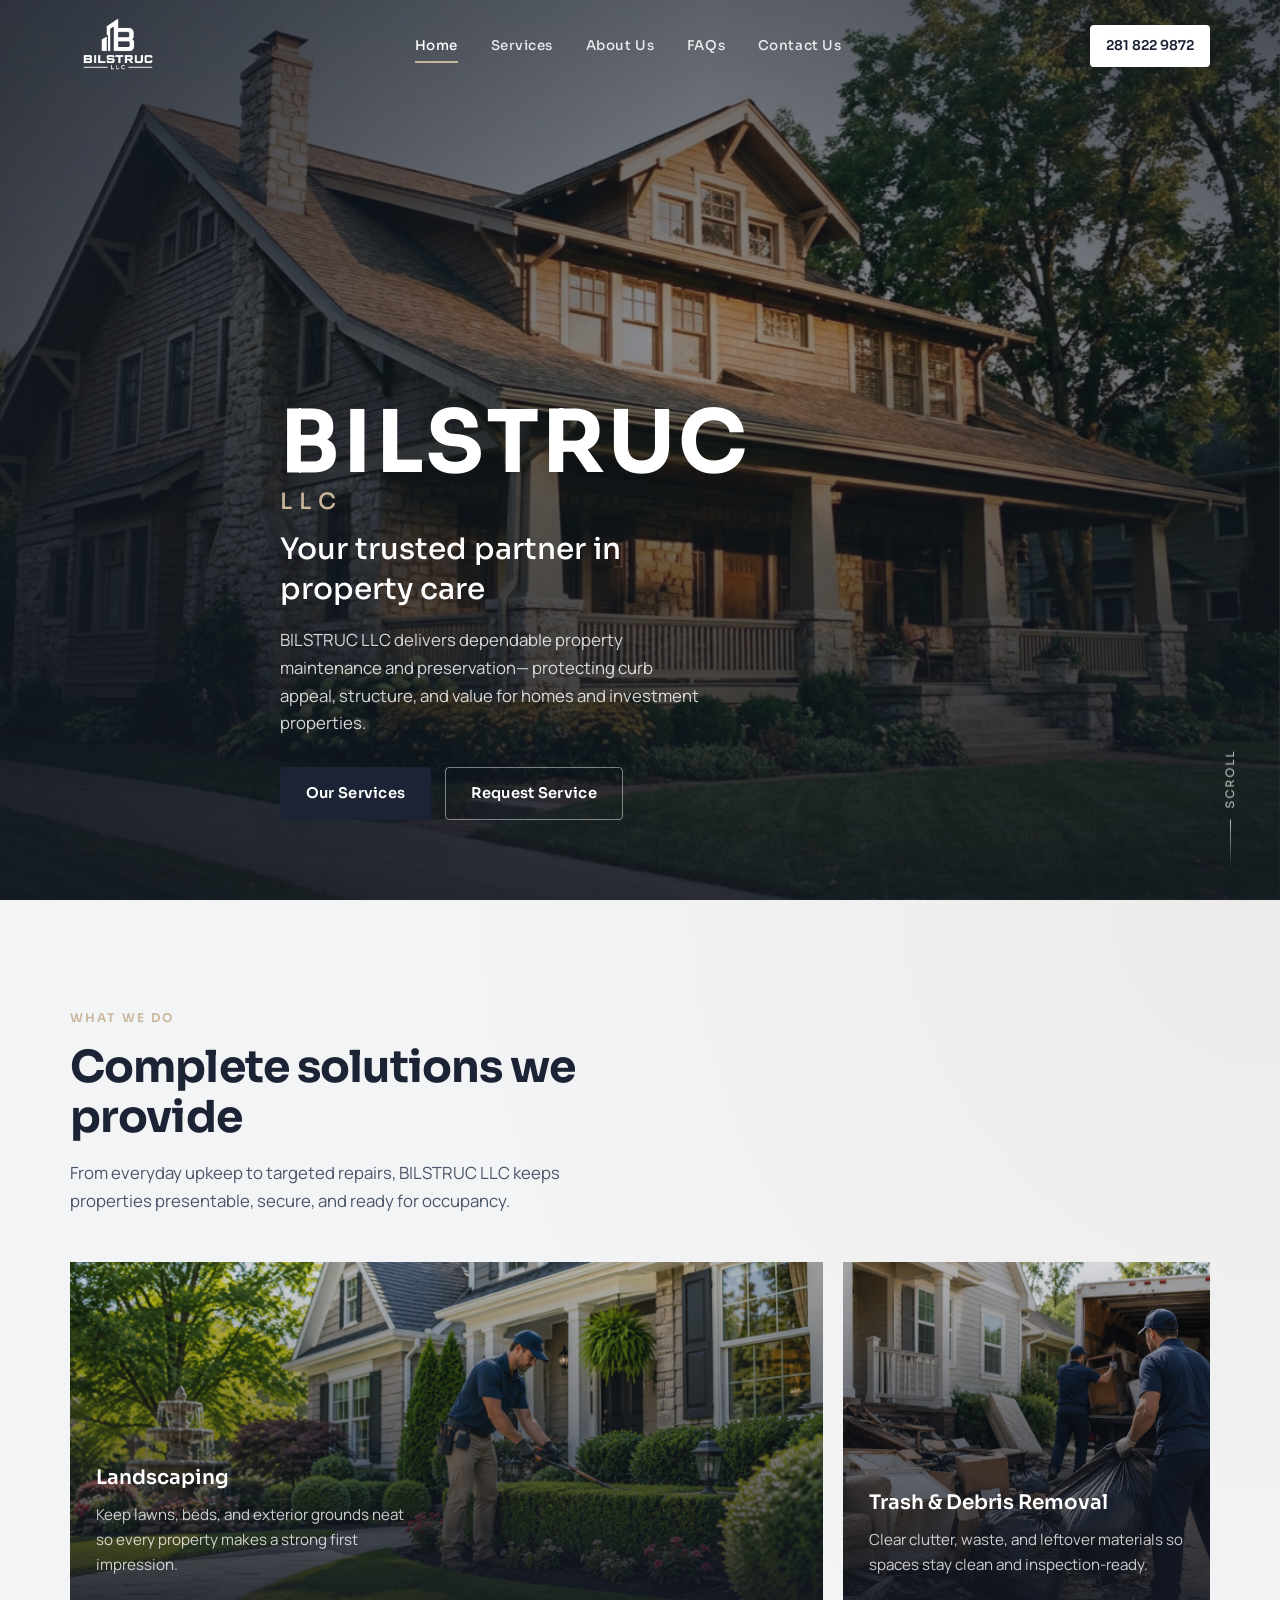
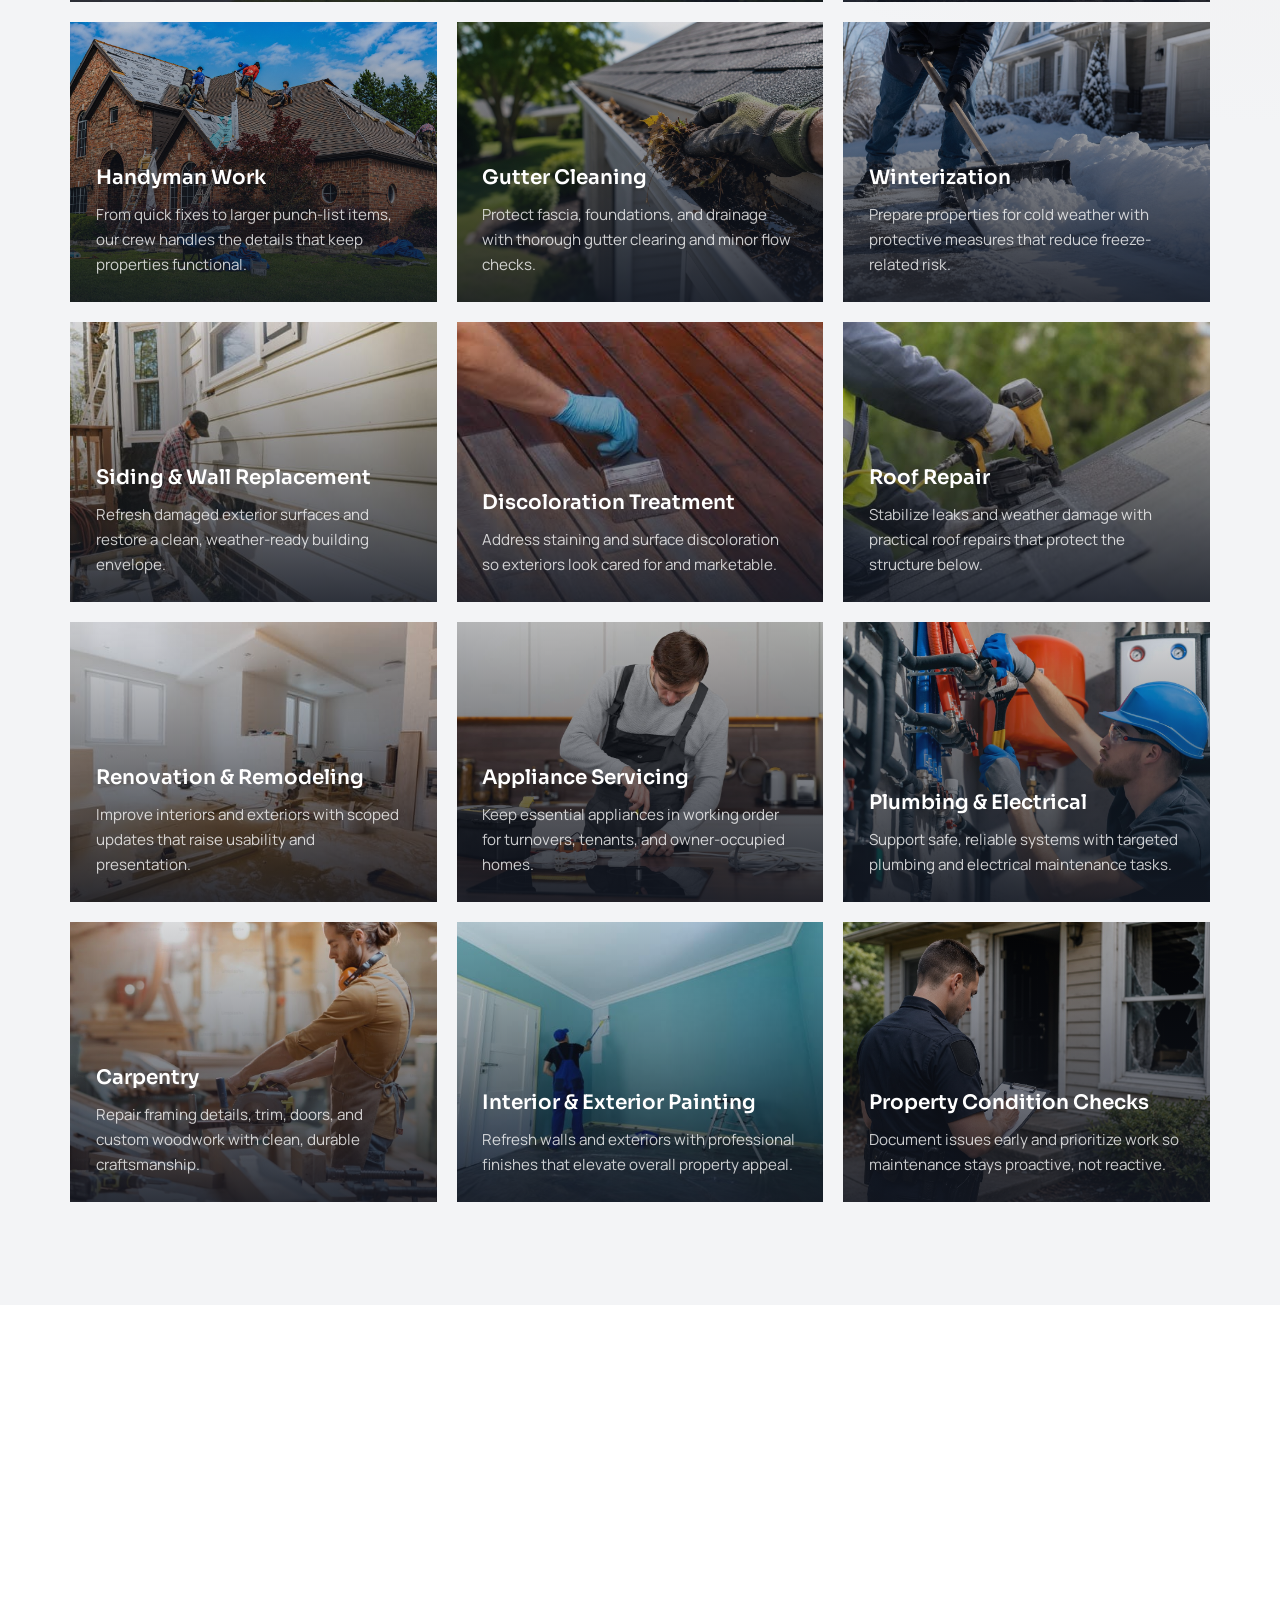
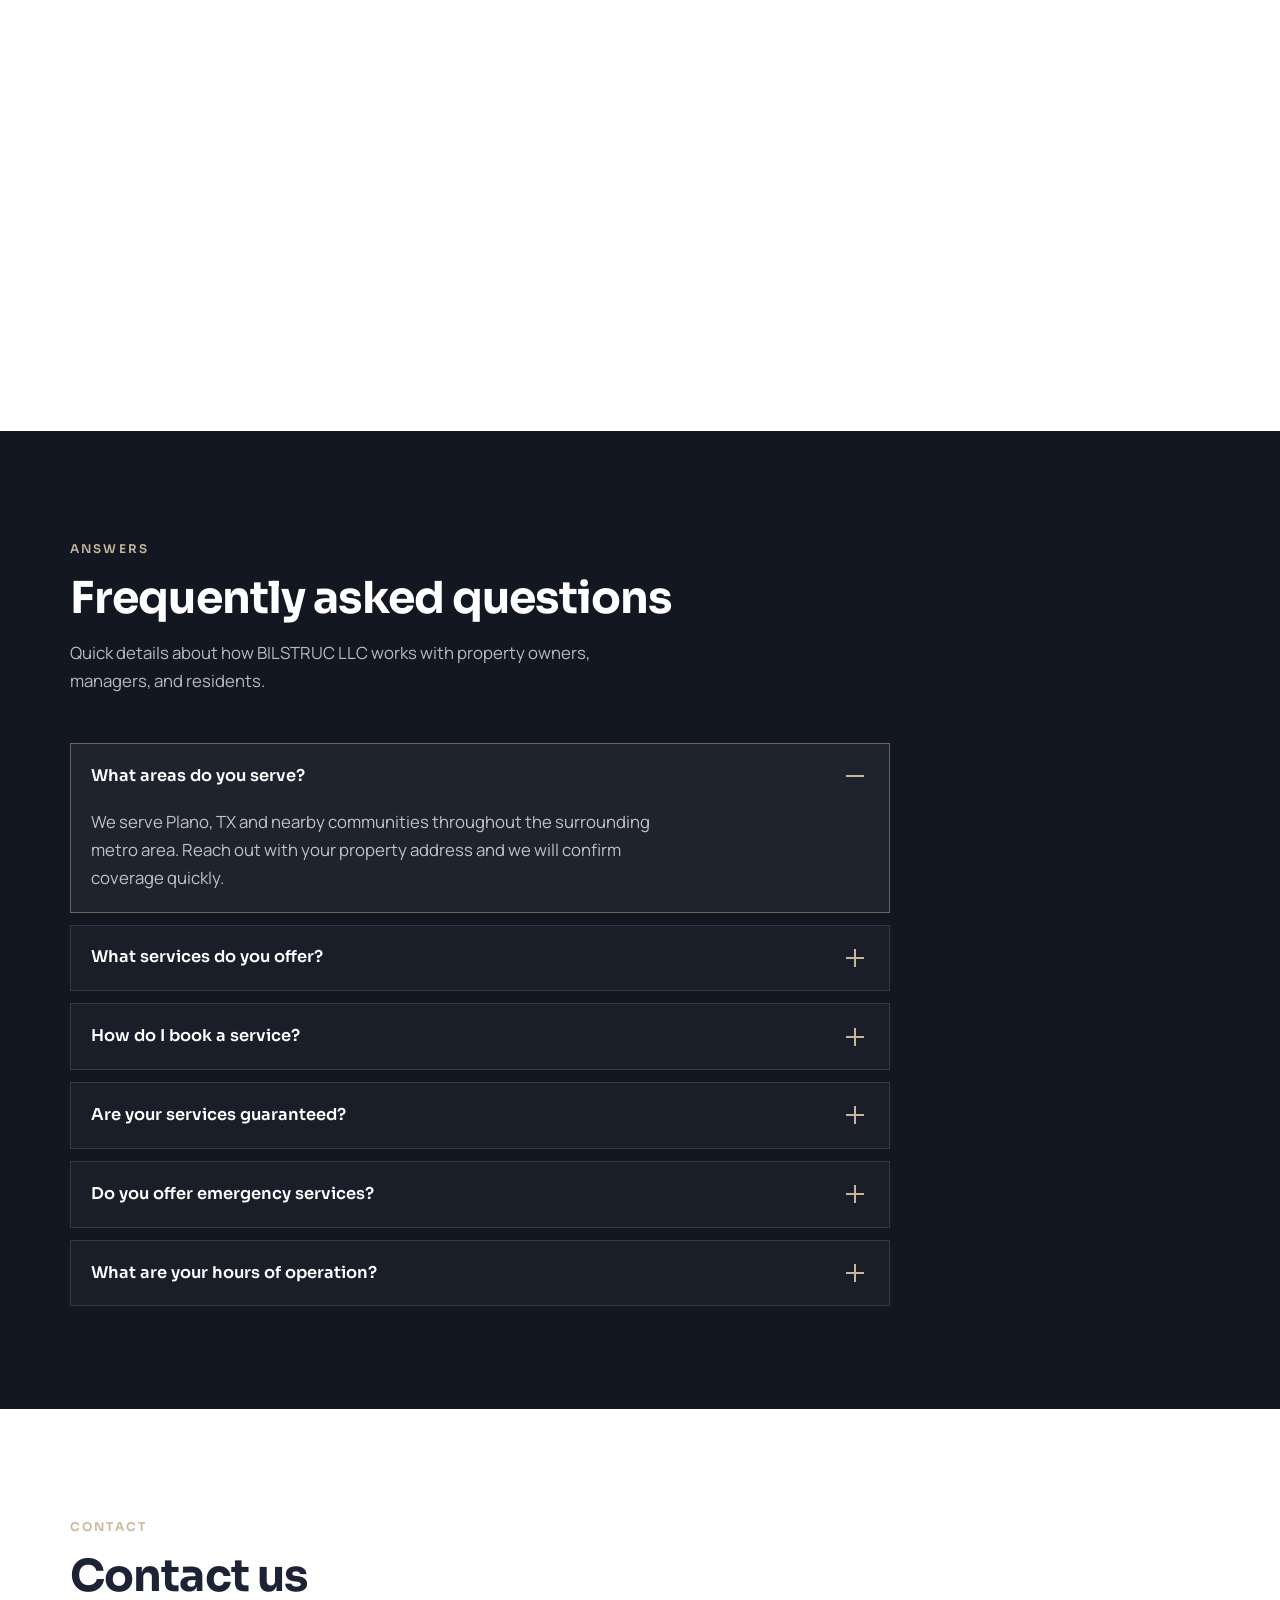
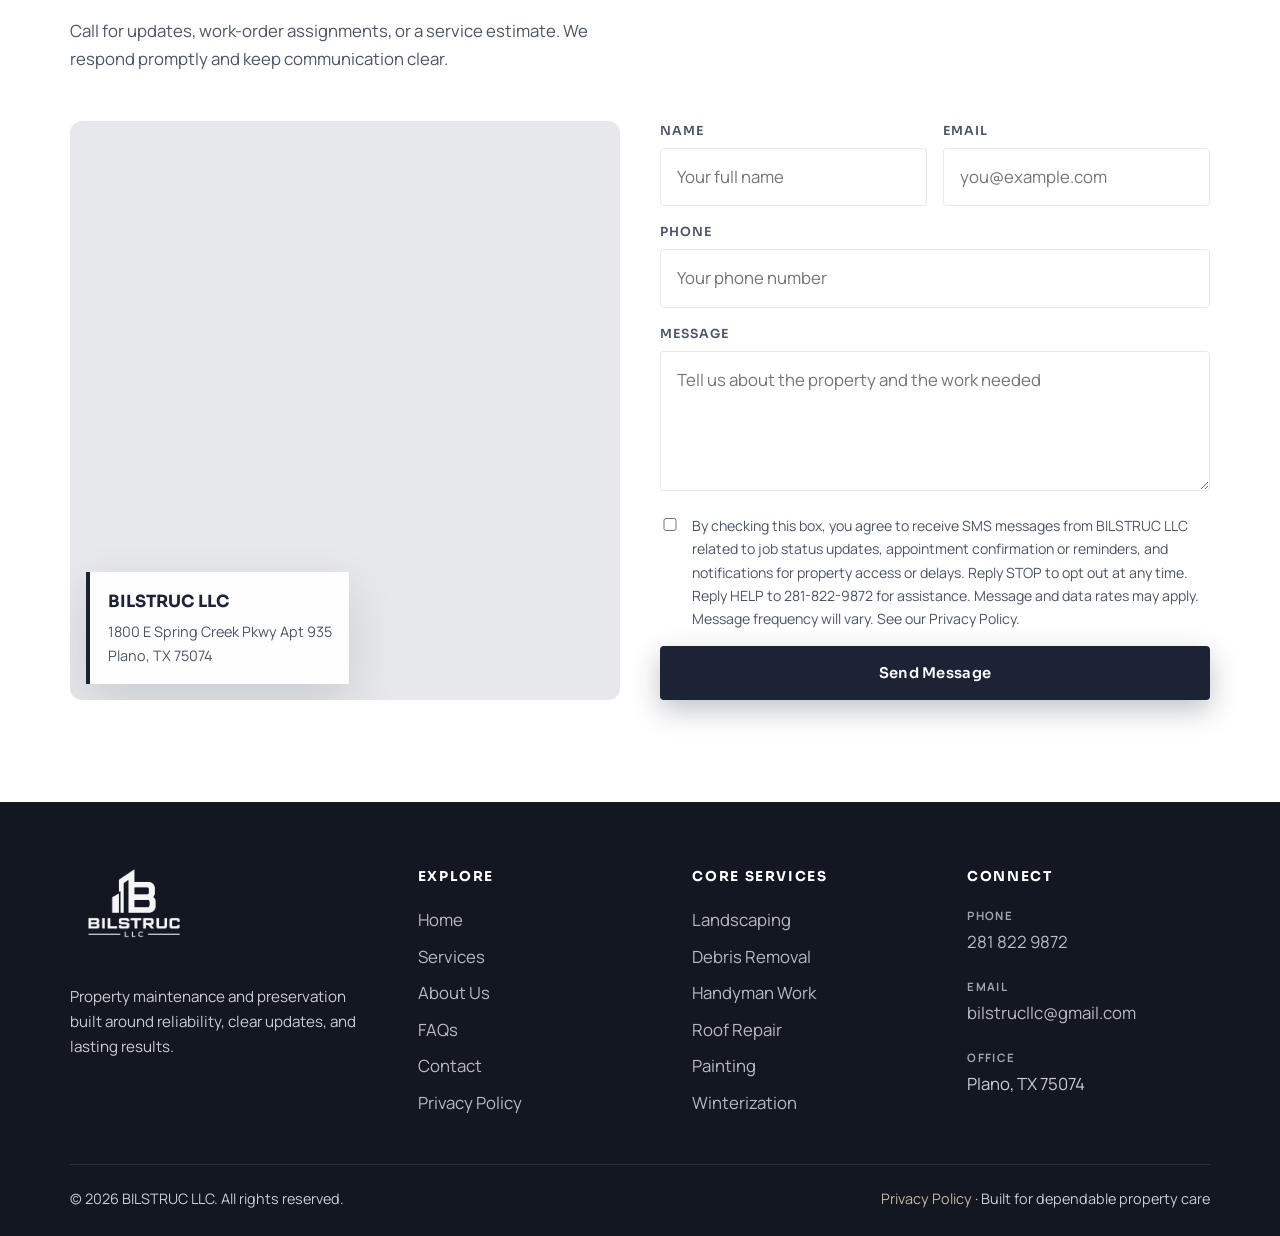
==== index.html @ 99faffc1 "Resolve Website Landing & Privacy Policy Pages" ====
<!DOCTYPE html>
<html lang="en">
<head>
  <meta charset="UTF-8">
  <meta name="viewport" content="width=device-width, initial-scale=1.0">
  <meta name="description" content="BILSTRUC LLC provides professional property maintenance and preservation services across Plano, TX and surrounding areas. Call 281-822-9872.">
  <meta name="theme-color" content="#1C2335">
  <title>BILSTRUC LLC | Property Maintenance & Preservation</title>
  <link rel="icon" href="assets/images/logo.png" type="image/png">
  <link rel="preconnect" href="https://fonts.googleapis.com">
  <link rel="preconnect" href="https://fonts.gstatic.com" crossorigin>
  <link href="https://fonts.googleapis.com/css2?family=Manrope:wght@400;500;600;700&family=Sora:wght@500;600;700&display=swap" rel="stylesheet">
  <link rel="stylesheet" href="css/styles.css">
</head>
<body>
  <header class="site-header" id="siteHeader">
    <div class="container header-inner">
      <a class="brand" href="#home" aria-label="BILSTRUC LLC home">
        <img src="assets/images/logo.png" alt="BILSTRUC LLC">
      </a>

      <nav class="nav" id="primaryNav" aria-label="Primary">
        <a href="#home" class="is-active">Home</a>
        <a href="#services">Services</a>
        <a href="#about">About Us</a>
        <a href="#faqs">FAQs</a>
        <a href="#contact">Contact Us</a>
        <a class="nav-call" href="tel:+12818229872">Call 281 822 9872</a>
      </nav>

      <a class="header-cta" href="tel:+12818229872">281 822 9872</a>

      <button class="nav-toggle" id="navToggle" aria-label="Open menu" aria-expanded="false">
        <span></span><span></span><span></span>
      </button>
    </div>
  </header>

  <main>
    <!-- Hero -->
    <section class="hero" id="home">
      <div class="hero-media" aria-hidden="true">
        <img src="assets/images/landing.jpg" alt="" width="1376" height="768">
        <div class="hero-overlay"></div>
      </div>

      <div class="container hero-content">
        <p class="hero-brand">BILSTRUC<span>LLC</span></p>
        <h1 class="hero-title">Your trusted partner in property care</h1>
        <p class="hero-text">
          BILSTRUC LLC delivers dependable property maintenance and preservation—
          protecting curb appeal, structure, and value for homes and investment properties.
        </p>
        <div class="hero-actions">
          <a class="btn btn-primary" href="#services">Our Services</a>
          <a class="btn btn-ghost" href="#contact">Request Service</a>
        </div>
      </div>

      <div class="hero-scroll" aria-hidden="true">Scroll</div>
    </section>

    <!-- Services -->
    <section class="section services" id="services">
      <div class="container">
        <div class="section-head reveal">
          <p class="section-label">What we do</p>
          <h2 class="section-title">Complete solutions we provide</h2>
          <p class="section-lead">
            From everyday upkeep to targeted repairs, BILSTRUC LLC keeps properties
            presentable, secure, and ready for occupancy.
          </p>
        </div>

        <div class="services-grid">
          <article class="service-card featured reveal">
            <img src="assets/images/grass-cut.jpg" alt="Freshly maintained lawn and landscaping">
            <div class="service-body">
              <h3>Landscaping</h3>
              <p>Keep lawns, beds, and exterior grounds neat so every property makes a strong first impression.</p>
            </div>
          </article>

          <article class="service-card reveal">
            <img src="assets/images/trash-out.jpg" alt="Trash and debris removal from a property">
            <div class="service-body">
              <h3>Trash &amp; Debris Removal</h3>
              <p>Clear clutter, waste, and leftover materials so spaces stay clean and inspection-ready.</p>
            </div>
          </article>

          <article class="service-card reveal">
            <img src="assets/images/repair.jpg" alt="Handyman completing a repair on site">
            <div class="service-body">
              <h3>Handyman Work</h3>
              <p>From quick fixes to larger punch-list items, our crew handles the details that keep properties functional.</p>
            </div>
          </article>

          <article class="service-card reveal">
            <img src="assets/images/gutter-cleaning.jpg" alt="Gutter cleaning on a residential roof">
            <div class="service-body">
              <h3>Gutter Cleaning</h3>
              <p>Protect fascia, foundations, and drainage with thorough gutter clearing and minor flow checks.</p>
            </div>
          </article>

          <article class="service-card reveal">
            <img src="assets/images/snow-removal.jpg" alt="Snow cleared from a driveway and walkway">
            <div class="service-body">
              <h3>Winterization</h3>
              <p>Prepare properties for cold weather with protective measures that reduce freeze-related risk.</p>
            </div>
          </article>

          <article class="service-card reveal">
            <img src="assets/images/siding-wall.jpg" alt="Siding and wall replacement work">
            <div class="service-body">
              <h3>Siding &amp; Wall Replacement</h3>
              <p>Refresh damaged exterior surfaces and restore a clean, weather-ready building envelope.</p>
            </div>
          </article>

          <article class="service-card reveal">
            <img src="assets/images/discoloration.jpg" alt="Exterior discoloration treatment">
            <div class="service-body">
              <h3>Discoloration Treatment</h3>
              <p>Address staining and surface discoloration so exteriors look cared for and marketable.</p>
            </div>
          </article>

          <article class="service-card reveal">
            <img src="assets/images/roof-repair.jpg" alt="Residential roof repair">
            <div class="service-body">
              <h3>Roof Repair</h3>
              <p>Stabilize leaks and weather damage with practical roof repairs that protect the structure below.</p>
            </div>
          </article>

          <article class="service-card reveal">
            <img src="assets/images/renovation.jpg" alt="Home renovation and remodeling">
            <div class="service-body">
              <h3>Renovation &amp; Remodeling</h3>
              <p>Improve interiors and exteriors with scoped updates that raise usability and presentation.</p>
            </div>
          </article>

          <article class="service-card reveal">
            <img src="assets/images/appliance.jpg" alt="Appliance servicing and maintenance">
            <div class="service-body">
              <h3>Appliance Servicing</h3>
              <p>Keep essential appliances in working order for turnovers, tenants, and owner-occupied homes.</p>
            </div>
          </article>

          <article class="service-card reveal">
            <img src="assets/images/plumbing-electrical.jpg" alt="Plumbing and electrical maintenance">
            <div class="service-body">
              <h3>Plumbing &amp; Electrical</h3>
              <p>Support safe, reliable systems with targeted plumbing and electrical maintenance tasks.</p>
            </div>
          </article>

          <article class="service-card reveal">
            <img src="assets/images/carpentry.jpg" alt="Carpentry and woodwork repairs">
            <div class="service-body">
              <h3>Carpentry</h3>
              <p>Repair framing details, trim, doors, and custom woodwork with clean, durable craftsmanship.</p>
            </div>
          </article>

          <article class="service-card reveal">
            <img src="assets/images/painting.jpg" alt="Interior and exterior painting">
            <div class="service-body">
              <h3>Interior &amp; Exterior Painting</h3>
              <p>Refresh walls and exteriors with professional finishes that elevate overall property appeal.</p>
            </div>
          </article>

          <article class="service-card reveal">
            <img src="assets/images/inspection.jpg" alt="Property inspection documentation">
            <div class="service-body">
              <h3>Property Condition Checks</h3>
              <p>Document issues early and prioritize work so maintenance stays proactive, not reactive.</p>
            </div>
          </article>
        </div>
      </div>
    </section>

    <!-- About -->
    <section class="section" id="about">
      <div class="container about-grid">
        <div class="about-visual reveal">
          <img src="assets/images/service.jpg" alt="BILSTRUC LLC team performing property maintenance">
          <div class="about-accent">
            <strong>Owner-led</strong>
            <span>Reliable field service with clear communication</span>
          </div>
        </div>

        <div class="about-copy reveal">
          <p class="section-label">About us</p>
          <h2 class="section-title">About BILSTRUC LLC</h2>
          <p>
            BILSTRUC LLC is an owner-operated property maintenance company focused on
            preserving the condition and value of residential and investment properties.
            Led by Afreen Farhana Uddin, our team approaches every work order with care,
            accountability, and a commitment to clean results.
          </p>
          <p>
            Whether you need routine upkeep, urgent repairs, vacancy preparation, or
            full preservation support, we coordinate the right work at the right time—
            so your properties stay protected and presentable.
          </p>
          <ul class="about-points">
            <li>Detail-driven crews that respect property and neighbors</li>
            <li>Responsive scheduling for updates and work-order assignments</li>
            <li>Practical solutions tailored to each property’s needs</li>
          </ul>
        </div>
      </div>
    </section>

    <!-- FAQs -->
    <section class="section faq" id="faqs">
      <div class="container">
        <div class="section-head reveal">
          <p class="section-label">Answers</p>
          <h2 class="section-title">Frequently asked questions</h2>
          <p class="section-lead">
            Quick details about how BILSTRUC LLC works with property owners, managers, and residents.
          </p>
        </div>

        <div class="faq-list reveal">
          <div class="faq-item is-open">
            <button class="faq-question" type="button" aria-expanded="true">
              What areas do you serve?
              <span class="faq-icon" aria-hidden="true"></span>
            </button>
            <div class="faq-answer">
              <div class="faq-answer-inner">
                <p>
                  We serve Plano, TX and nearby communities throughout the surrounding metro area.
                  Reach out with your property address and we will confirm coverage quickly.
                </p>
              </div>
            </div>
          </div>

          <div class="faq-item">
            <button class="faq-question" type="button" aria-expanded="false">
              What services do you offer?
              <span class="faq-icon" aria-hidden="true"></span>
            </button>
            <div class="faq-answer">
              <div class="faq-answer-inner">
                <p>
                  Our team handles landscaping, debris removal, handyman repairs, painting,
                  roof and siding work, winterization, plumbing and electrical support,
                  remodeling assistance, and ongoing property maintenance.
                </p>
              </div>
            </div>
          </div>

          <div class="faq-item">
            <button class="faq-question" type="button" aria-expanded="false">
              How do I book a service?
              <span class="faq-icon" aria-hidden="true"></span>
            </button>
            <div class="faq-answer">
              <div class="faq-answer-inner">
                <p>
                  Call 281-822-9872, email bilstrucllc@gmail.com, or send a message through
                  our contact form. Share the property details and scope, and we will schedule
                  a time that works for you.
                </p>
              </div>
            </div>
          </div>

          <div class="faq-item">
            <button class="faq-question" type="button" aria-expanded="false">
              Are your services guaranteed?
              <span class="faq-icon" aria-hidden="true"></span>
            </button>
            <div class="faq-answer">
              <div class="faq-answer-inner">
                <p>
                  Yes. Client satisfaction comes first. If something needs attention after a
                  completed job, contact us and we will work with you to make it right.
                </p>
              </div>
            </div>
          </div>

          <div class="faq-item">
            <button class="faq-question" type="button" aria-expanded="false">
              Do you offer emergency services?
              <span class="faq-icon" aria-hidden="true"></span>
            </button>
            <div class="faq-answer">
              <div class="faq-answer-inner">
                <p>
                  We prioritize urgent requests whenever possible. Call us directly for
                  time-sensitive issues so we can triage and respond as quickly as we can.
                </p>
              </div>
            </div>
          </div>

          <div class="faq-item">
            <button class="faq-question" type="button" aria-expanded="false">
              What are your hours of operation?
              <span class="faq-icon" aria-hidden="true"></span>
            </button>
            <div class="faq-answer">
              <div class="faq-answer-inner">
                <p>
                  Standard hours are Monday–Friday, 8 AM to 6 PM. Weekend and evening
                  appointments are available by arrangement when scheduling allows.
                </p>
              </div>
            </div>
          </div>
        </div>
      </div>
    </section>

    <!-- Contact -->
    <section class="section" id="contact">
      <div class="container">
        <div class="section-head reveal">
          <p class="section-label">Contact</p>
          <h2 class="section-title">Contact us</h2>
          <p class="section-lead">
            Call for updates, work-order assignments, or a service estimate.
            We respond promptly and keep communication clear.
          </p>
        </div>

        <div class="contact-grid">
          <div class="map-frame reveal" aria-label="Service location map">
            <iframe
              title="BILSTRUC LLC location map"
              loading="lazy"
              referrerpolicy="no-referrer-when-downgrade"
              src="https://maps.google.com/maps?q=1800%20E%20Spring%20Creek%20Pkwy%20Plano%20TX%2075074&t=&z=14&ie=UTF8&iwloc=&output=embed">
            </iframe>
            <div class="map-badge">
              <strong>BILSTRUC LLC</strong>
              <p>1800 E Spring Creek Pkwy Apt 935<br>Plano, TX 75074</p>
            </div>
          </div>

          <form class="contact-form reveal" id="contactForm" novalidate>
            <div class="form-row">
              <div class="field">
                <label for="name">Name</label>
                <input id="name" name="name" type="text" autocomplete="name" required placeholder="Your full name">
              </div>
              <div class="field">
                <label for="email">Email</label>
                <input id="email" name="email" type="email" autocomplete="email" required placeholder="you@example.com">
              </div>
            </div>

            <div class="field">
              <label for="phone">Phone</label>
              <input id="phone" name="phone" type="tel" autocomplete="tel" required placeholder="Your phone number">
            </div>

            <div class="field">
              <label for="message">Message</label>
              <textarea id="message" name="message" required placeholder="Tell us about the property and the work needed"></textarea>
            </div>

            <label class="consent">
              <input type="checkbox" name="smsConsent" id="smsConsent">
              <span>
                By checking this box, you agree to receive SMS messages from BILSTRUC LLC related to
                job status updates, appointment confirmation or reminders, and notifications for
                property access or delays. Reply STOP to opt out at any time. Reply HELP to
                281-822-9872 for assistance. Message and data rates may apply. Message frequency
                will vary. See our <a href="privacy-policy.html">Privacy Policy</a>.
              </span>
            </label>

            <div class="form-status" id="formStatus" role="status" aria-live="polite"></div>

            <button class="btn btn-primary" type="submit">Send Message</button>
          </form>
        </div>
      </div>
    </section>
  </main>

  <footer class="site-footer">
    <div class="container">
      <div class="footer-top">
        <div class="footer-brand">
          <img src="assets/images/logo.png" alt="BILSTRUC LLC">
          <p>
            Property maintenance and preservation built around reliability,
            clear updates, and lasting results.
          </p>
        </div>

        <div class="footer-col">
          <h4>Explore</h4>
          <ul>
            <li><a href="#home">Home</a></li>
            <li><a href="#services">Services</a></li>
            <li><a href="#about">About Us</a></li>
            <li><a href="#faqs">FAQs</a></li>
            <li><a href="#contact">Contact</a></li>
            <li><a href="privacy-policy.html">Privacy Policy</a></li>
          </ul>
        </div>

        <div class="footer-col">
          <h4>Core services</h4>
          <ul>
            <li><a href="#services">Landscaping</a></li>
            <li><a href="#services">Debris Removal</a></li>
            <li><a href="#services">Handyman Work</a></li>
            <li><a href="#services">Roof Repair</a></li>
            <li><a href="#services">Painting</a></li>
            <li><a href="#services">Winterization</a></li>
          </ul>
        </div>

        <div class="footer-col footer-contact">
          <h4>Connect</h4>
          <ul>
            <li>
              <strong>Phone</strong>
              <a href="tel:+12818229872">281 822 9872</a>
            </li>
            <li>
              <strong>Email</strong>
              <a href="mailto:bilstrucllc@gmail.com">bilstrucllc@gmail.com</a>
            </li>
            <li>
              <strong>Office</strong>
              <span>Plano, TX 75074</span>
            </li>
          </ul>
        </div>
      </div>

      <div class="footer-bottom">
        <p>&copy; <span id="year"></span> BILSTRUC LLC. All rights reserved.</p>
        <p>
          <a href="privacy-policy.html">Privacy Policy</a>
          · Built for dependable property care
        </p>
      </div>
    </div>
  </footer>

  <script src="js/main.js"></script>
</body>
</html>
---- css/styles.css ----
/* ========================================
   BILSTRUC LLC — Brand Styles
   Primary: rgb(28, 35, 53) / #1C2335
   ======================================== */

:root {
  --navy: #1c2335;
  --navy-deep: #121722;
  --navy-soft: #2a3348;
  --steel: #4a5568;
  --gray: #7f7f7f;
  --gray-mid: #a0a4ae;
  --gray-light: #e6e8ec;
  --fog: #f3f4f6;
  --white: #ffffff;
  --stone: #c9b59a;
  --stone-soft: #e8dfd2;
  --success: #2f6b4f;
  --danger: #9b3b3b;

  --font-display: "Sora", system-ui, sans-serif;
  --font-body: "Manrope", system-ui, sans-serif;

  --shadow-sm: 0 8px 24px rgba(28, 35, 53, 0.08);
  --shadow-md: 0 18px 48px rgba(28, 35, 53, 0.14);
  --radius: 4px;
  --radius-lg: 12px;
  --container: 1140px;
  --header-h: 92px;
  --ease: cubic-bezier(0.22, 1, 0.36, 1);
}

*,
*::before,
*::after {
  box-sizing: border-box;
  margin: 0;
  padding: 0;
}

html {
  scroll-behavior: smooth;
  scroll-padding-top: calc(var(--header-h) + 12px);
}

body {
  font-family: var(--font-body);
  color: var(--navy);
  background: var(--white);
  line-height: 1.65;
  font-size: 1.05rem;
  overflow-x: hidden;
  -webkit-font-smoothing: antialiased;
}

img {
  max-width: 100%;
  display: block;
}

a {
  color: inherit;
  text-decoration: none;
}

ul {
  list-style: none;
}

button,
input,
textarea {
  font: inherit;
}

.container {
  width: min(100% - 2.5rem, var(--container));
  margin-inline: auto;
}

.section {
  padding: clamp(4rem, 8vw, 6.5rem) 0;
}

.section-label {
  display: inline-block;
  font-family: var(--font-display);
  font-size: 0.75rem;
  font-weight: 600;
  letter-spacing: 0.18em;
  text-transform: uppercase;
  color: var(--stone);
  margin-bottom: 0.85rem;
}

.section-title {
  font-family: var(--font-display);
  font-weight: 700;
  font-size: clamp(1.85rem, 3.5vw, 2.75rem);
  line-height: 1.15;
  letter-spacing: -0.02em;
  color: var(--navy);
  max-width: 18ch;
}

.section-lead {
  margin-top: 1rem;
  color: var(--steel);
  max-width: 52ch;
  font-size: 1.05rem;
}

.section-head {
  margin-bottom: clamp(2rem, 4vw, 3rem);
}

/* ---------- Buttons ---------- */
.btn {
  display: inline-flex;
  align-items: center;
  justify-content: center;
  gap: 0.55rem;
  min-height: 52px;
  padding: 0.85rem 1.55rem;
  border: 1.5px solid transparent;
  border-radius: var(--radius);
  font-family: var(--font-display);
  font-size: 0.92rem;
  font-weight: 600;
  letter-spacing: 0.02em;
  cursor: pointer;
  transition: transform 0.25s var(--ease), background 0.25s var(--ease),
    color 0.25s var(--ease), border-color 0.25s var(--ease), box-shadow 0.25s var(--ease);
}

.btn:hover {
  transform: translateY(-2px);
}

.btn-primary {
  background: var(--navy);
  color: var(--white);
  box-shadow: 0 10px 28px rgba(28, 35, 53, 0.28);
}

.btn-primary:hover {
  background: var(--navy-soft);
}

.btn-ghost {
  background: transparent;
  color: var(--white);
  border-color: rgba(255, 255, 255, 0.45);
}

.btn-ghost:hover {
  background: rgba(255, 255, 255, 0.1);
  border-color: var(--white);
}

.btn-outline {
  background: transparent;
  color: var(--navy);
  border-color: var(--navy);
}

.btn-outline:hover {
  background: var(--navy);
  color: var(--white);
}

.btn-light {
  background: var(--white);
  color: var(--navy);
}

.btn-light:hover {
  background: var(--fog);
}

/* ---------- Header ---------- */
.site-header {
  position: fixed;
  inset: 0 0 auto;
  z-index: 1000;
  height: var(--header-h);
  transition: background 0.35s var(--ease), box-shadow 0.35s var(--ease),
    backdrop-filter 0.35s var(--ease);
}

.site-header.is-scrolled,
.site-header.page-header {
  background: rgba(255, 255, 255, 0.94);
  backdrop-filter: blur(14px);
  box-shadow: 0 1px 0 rgba(28, 35, 53, 0.08);
}

.header-inner {
  height: var(--header-h);
  display: flex;
  align-items: center;
  justify-content: space-between;
  gap: 1.5rem;
}

.brand {
  display: inline-flex;
  align-items: center;
  z-index: 2;
}

.brand img {
  width: clamp(72px, 9vw, 96px);
  height: clamp(72px, 9vw, 96px);
  object-fit: contain;
  background: transparent;
  transition: filter 0.3s ease;
}

/* Light logo over dark hero; original colors on white header */
.site-header:not(.is-scrolled):not(.page-header) .brand img {
  filter: brightness(0) invert(1);
}

.nav {
  display: flex;
  align-items: center;
  gap: 0.35rem;
}

.nav a {
  position: relative;
  padding: 0.55rem 0.85rem;
  font-family: var(--font-display);
  font-size: 0.84rem;
  font-weight: 500;
  letter-spacing: 0.04em;
  color: rgba(255, 255, 255, 0.88);
  transition: color 0.25s ease;
}

.site-header.is-scrolled .nav a,
.site-header.page-header .nav a {
  color: var(--navy-soft);
}

.nav a::after {
  content: "";
  position: absolute;
  left: 0.85rem;
  right: 0.85rem;
  bottom: 0.2rem;
  height: 2px;
  background: var(--stone);
  transform: scaleX(0);
  transform-origin: left;
  transition: transform 0.3s var(--ease);
}

.nav a:hover,
.nav a.is-active {
  color: var(--white);
}

.site-header.is-scrolled .nav a:hover,
.site-header.is-scrolled .nav a.is-active,
.site-header.page-header .nav a:hover,
.site-header.page-header .nav a.is-active {
  color: var(--navy);
}

.nav a:hover::after,
.nav a.is-active::after {
  transform: scaleX(1);
}

.nav-call {
  display: none;
}

.header-cta {
  display: inline-flex;
  align-items: center;
  gap: 0.45rem;
  padding: 0.65rem 1rem;
  border-radius: var(--radius);
  background: var(--white);
  color: var(--navy);
  font-family: var(--font-display);
  font-size: 0.84rem;
  font-weight: 600;
  white-space: nowrap;
  transition: transform 0.25s var(--ease), background 0.25s ease;
}

.header-cta:hover {
  transform: translateY(-1px);
  background: var(--fog);
}

.site-header.is-scrolled .header-cta,
.site-header.page-header .header-cta {
  background: var(--navy);
  color: var(--white);
}

.nav-toggle {
  display: none;
  width: 44px;
  height: 44px;
  border: 1px solid rgba(255, 255, 255, 0.35);
  background: transparent;
  border-radius: var(--radius);
  cursor: pointer;
  place-items: center;
  gap: 5px;
  flex-direction: column;
}

.site-header.is-scrolled .nav-toggle,
.site-header.page-header .nav-toggle {
  border-color: var(--gray-light);
}

.nav-toggle span {
  display: block;
  width: 18px;
  height: 2px;
  background: var(--white);
  transition: transform 0.3s ease, opacity 0.3s ease, background 0.3s ease;
}

.site-header.is-scrolled .nav-toggle span,
.site-header.page-header .nav-toggle span {
  background: var(--navy);
}

.nav-toggle.is-open span:nth-child(1) {
  transform: translateY(7px) rotate(45deg);
}

.nav-toggle.is-open span:nth-child(2) {
  opacity: 0;
}

.nav-toggle.is-open span:nth-child(3) {
  transform: translateY(-7px) rotate(-45deg);
}

/* ---------- Hero ---------- */
.hero {
  position: relative;
  min-height: 100vh;
  min-height: 100svh;
  display: grid;
  align-items: end;
  color: var(--white);
  overflow: hidden;
}

.hero-media {
  position: absolute;
  inset: 0;
  z-index: 0;
}

.hero-media img {
  width: 100%;
  height: 100%;
  object-fit: cover;
  transform: scale(1.04);
  animation: heroZoom 18s ease-out forwards;
}

.hero-overlay {
  position: absolute;
  inset: 0;
  background:
    linear-gradient(180deg, rgba(18, 23, 34, 0.55) 0%, rgba(18, 23, 34, 0.28) 38%, rgba(18, 23, 34, 0.82) 100%),
    linear-gradient(90deg, rgba(18, 23, 34, 0.72) 0%, rgba(18, 23, 34, 0.25) 55%, rgba(18, 23, 34, 0.45) 100%);
}

.hero-content {
  position: relative;
  z-index: 1;
  padding: calc(var(--header-h) + 4rem) 0 5rem;
  max-width: 720px;
}

.hero-brand {
  font-family: var(--font-display);
  font-size: clamp(2.8rem, 8vw, 5.4rem);
  font-weight: 700;
  letter-spacing: 0.04em;
  line-height: 0.95;
  margin-bottom: 1.1rem;
  animation: riseIn 0.9s var(--ease) both;
}

.hero-brand span {
  display: block;
  margin-top: 0.45rem;
  font-size: 0.26em;
  letter-spacing: 0.32em;
  font-weight: 500;
  color: var(--stone);
}

.hero-title {
  font-family: var(--font-display);
  font-size: clamp(1.35rem, 2.6vw, 1.85rem);
  font-weight: 500;
  line-height: 1.35;
  max-width: 18ch;
  margin-bottom: 1rem;
  animation: riseIn 0.9s var(--ease) 0.12s both;
}

.hero-text {
  color: rgba(255, 255, 255, 0.82);
  max-width: 42ch;
  margin-bottom: 1.85rem;
  animation: riseIn 0.9s var(--ease) 0.22s both;
}

.hero-actions {
  display: flex;
  flex-wrap: wrap;
  gap: 0.85rem;
  animation: riseIn 0.9s var(--ease) 0.32s both;
}

.hero-scroll {
  position: absolute;
  right: clamp(1.25rem, 4vw, 2.5rem);
  bottom: 2rem;
  z-index: 2;
  display: flex;
  align-items: center;
  gap: 0.7rem;
  writing-mode: vertical-rl;
  transform: rotate(180deg);
  font-family: var(--font-display);
  font-size: 0.72rem;
  letter-spacing: 0.18em;
  text-transform: uppercase;
  color: rgba(255, 255, 255, 0.72);
}

.hero-scroll::before {
  content: "";
  width: 1px;
  height: 48px;
  background: linear-gradient(to bottom, transparent, rgba(255, 255, 255, 0.7));
  animation: scrollPulse 1.8s ease-in-out infinite;
}

/* ---------- Services ---------- */
.services {
  background:
    radial-gradient(circle at top right, rgba(201, 181, 154, 0.14), transparent 35%),
    var(--fog);
}

.services-grid {
  display: grid;
  grid-template-columns: repeat(3, 1fr);
  gap: 1.25rem;
}

.service-card {
  position: relative;
  overflow: hidden;
  min-height: 280px;
  background: var(--navy);
  color: var(--white);
  isolation: isolate;
}

.service-card.featured {
  grid-column: span 2;
  min-height: 340px;
}

.service-card img {
  position: absolute;
  inset: 0;
  width: 100%;
  height: 100%;
  object-fit: cover;
  transition: transform 0.7s var(--ease);
  z-index: -2;
}

.service-card::after {
  content: "";
  position: absolute;
  inset: 0;
  background: linear-gradient(180deg, rgba(18, 23, 34, 0.15) 0%, rgba(18, 23, 34, 0.88) 100%);
  z-index: -1;
}

.service-card:hover img {
  transform: scale(1.06);
}

.service-body {
  height: 100%;
  padding: 1.6rem;
  display: flex;
  flex-direction: column;
  justify-content: flex-end;
}

.service-body h3 {
  font-family: var(--font-display);
  font-size: 1.25rem;
  font-weight: 600;
  margin-bottom: 0.45rem;
}

.service-body p {
  color: rgba(255, 255, 255, 0.78);
  font-size: 0.95rem;
  max-width: 36ch;
}

.service-plain {
  background: var(--white);
  color: var(--navy);
  border: 1px solid rgba(28, 35, 53, 0.08);
  min-height: 220px;
  padding: 1.5rem;
  display: flex;
  flex-direction: column;
  justify-content: flex-end;
  transition: transform 0.3s var(--ease), box-shadow 0.3s var(--ease), border-color 0.3s ease;
}

.service-plain:hover {
  transform: translateY(-4px);
  box-shadow: var(--shadow-sm);
  border-color: rgba(28, 35, 53, 0.18);
}

.service-plain .service-index {
  font-family: var(--font-display);
  font-size: 0.75rem;
  letter-spacing: 0.14em;
  color: var(--gray);
  margin-bottom: auto;
}

.service-plain h3 {
  font-family: var(--font-display);
  font-size: 1.15rem;
  margin: 1rem 0 0.45rem;
}

.service-plain p {
  color: var(--steel);
  font-size: 0.95rem;
}

/* ---------- About ---------- */
.about-grid {
  display: grid;
  grid-template-columns: 1.05fr 0.95fr;
  gap: clamp(2rem, 5vw, 4rem);
  align-items: center;
}

.about-visual {
  position: relative;
}

.about-visual img {
  width: 100%;
  height: clamp(360px, 48vw, 520px);
  object-fit: cover;
  border-radius: var(--radius-lg);
}

.about-accent {
  position: absolute;
  left: -1rem;
  bottom: -1rem;
  width: min(70%, 280px);
  padding: 1.25rem 1.35rem;
  background: var(--navy);
  color: var(--white);
  box-shadow: var(--shadow-md);
}

.about-accent strong {
  display: block;
  font-family: var(--font-display);
  font-size: 1.8rem;
  line-height: 1;
  margin-bottom: 0.35rem;
}

.about-accent span {
  font-size: 0.9rem;
  color: rgba(255, 255, 255, 0.75);
}

.about-copy p + p {
  margin-top: 1rem;
}

.about-copy p {
  color: var(--steel);
}

.about-points {
  margin-top: 1.75rem;
  display: grid;
  gap: 0.85rem;
}

.about-points li {
  display: grid;
  grid-template-columns: 28px 1fr;
  gap: 0.75rem;
  align-items: start;
  color: var(--navy-soft);
  font-weight: 500;
}

.about-points li::before {
  content: "";
  width: 18px;
  height: 18px;
  margin-top: 0.2rem;
  border: 2px solid var(--stone);
  border-radius: 50%;
  box-shadow: inset 0 0 0 4px var(--white), inset 0 0 0 7px var(--navy);
}

/* ---------- FAQ ---------- */
.faq {
  background: var(--navy-deep);
  color: var(--white);
}

.faq .section-label {
  color: var(--stone);
}

.faq .section-title {
  color: var(--white);
}

.faq .section-lead {
  color: rgba(255, 255, 255, 0.7);
}

.faq-list {
  display: grid;
  gap: 0.75rem;
  max-width: 820px;
}

.faq-item {
  border: 1px solid rgba(255, 255, 255, 0.12);
  background: rgba(255, 255, 255, 0.03);
  overflow: hidden;
  transition: border-color 0.3s ease, background 0.3s ease;
}

.faq-item.is-open {
  border-color: rgba(201, 181, 154, 0.45);
  background: rgba(255, 255, 255, 0.05);
}

.faq-question {
  width: 100%;
  display: flex;
  align-items: center;
  justify-content: space-between;
  gap: 1rem;
  padding: 1.15rem 1.25rem;
  background: transparent;
  border: 0;
  color: var(--white);
  text-align: left;
  cursor: pointer;
  font-family: var(--font-display);
  font-size: 1.02rem;
  font-weight: 600;
}

.faq-icon {
  width: 28px;
  height: 28px;
  flex-shrink: 0;
  position: relative;
}

.faq-icon::before,
.faq-icon::after {
  content: "";
  position: absolute;
  background: var(--stone);
  transition: transform 0.3s var(--ease);
}

.faq-icon::before {
  inset: 13px 5px;
  height: 2px;
}

.faq-icon::after {
  inset: 5px 13px;
  width: 2px;
}

.faq-item.is-open .faq-icon::after {
  transform: scaleY(0);
}

.faq-answer {
  display: grid;
  grid-template-rows: 0fr;
  transition: grid-template-rows 0.35s var(--ease);
}

.faq-item.is-open .faq-answer {
  grid-template-rows: 1fr;
}

.faq-answer-inner {
  overflow: hidden;
}

.faq-answer p {
  padding: 0 1.25rem 1.25rem;
  color: rgba(255, 255, 255, 0.72);
  max-width: 62ch;
}

/* ---------- Contact ---------- */
.contact-grid {
  display: grid;
  grid-template-columns: 1fr 1fr;
  gap: clamp(1.5rem, 4vw, 2.5rem);
  align-items: stretch;
}

.contact-form {
  display: grid;
  gap: 1rem;
  align-content: start;
}

.form-row {
  display: grid;
  grid-template-columns: 1fr 1fr;
  gap: 1rem;
}

.field label {
  display: block;
  margin-bottom: 0.4rem;
  font-family: var(--font-display);
  font-size: 0.78rem;
  font-weight: 600;
  letter-spacing: 0.08em;
  text-transform: uppercase;
  color: var(--steel);
}

.field input,
.field textarea {
  width: 100%;
  border: 1px solid var(--gray-light);
  background: var(--white);
  border-radius: var(--radius);
  padding: 0.9rem 1rem;
  color: var(--navy);
  outline: none;
  transition: border-color 0.25s ease, box-shadow 0.25s ease;
}

.field input:focus,
.field textarea:focus {
  border-color: var(--navy);
  box-shadow: 0 0 0 3px rgba(28, 35, 53, 0.1);
}

.field textarea {
  min-height: 140px;
  resize: vertical;
}

.consent {
  display: grid;
  grid-template-columns: 20px 1fr;
  gap: 0.75rem;
  align-items: start;
  font-size: 0.88rem;
  color: var(--steel);
}

.consent input {
  margin-top: 0.25rem;
  accent-color: var(--navy);
}

.form-status {
  display: none;
  padding: 0.85rem 1rem;
  border-radius: var(--radius);
  font-size: 0.95rem;
}

.form-status.is-visible {
  display: block;
}

.form-status.success {
  background: rgba(47, 107, 79, 0.12);
  color: var(--success);
}

.form-status.error {
  background: rgba(155, 59, 59, 0.1);
  color: var(--danger);
}

/* ---------- Map ---------- */
.map-frame {
  position: relative;
  width: 100%;
  min-height: 100%;
  height: 100%;
  min-height: 480px;
  background: var(--gray-light);
  border-radius: var(--radius-lg);
  overflow: hidden;
}

.map-frame iframe {
  width: 100%;
  height: 100%;
  min-height: 480px;
  border: 0;
  filter: grayscale(0.25) contrast(1.05);
}

.map-badge {
  position: absolute;
  left: 1rem;
  bottom: 1rem;
  max-width: 280px;
  padding: 1rem 1.1rem;
  background: rgba(255, 255, 255, 0.96);
  box-shadow: var(--shadow-md);
  border-left: 4px solid var(--navy);
}

.map-badge strong {
  display: block;
  font-family: var(--font-display);
  margin-bottom: 0.3rem;
}

.map-badge p {
  color: var(--steel);
  font-size: 0.9rem;
}

/* ---------- Footer ---------- */
.site-footer {
  background: var(--navy-deep);
  color: rgba(255, 255, 255, 0.78);
  padding-top: 4rem;
}

.footer-top {
  display: grid;
  grid-template-columns: 1.3fr 1fr 1fr 1fr;
  gap: 2rem;
  padding-bottom: 3rem;
  border-bottom: 1px solid rgba(255, 255, 255, 0.1);
}

.footer-brand img {
  width: clamp(96px, 12vw, 128px);
  height: clamp(96px, 12vw, 128px);
  object-fit: contain;
  margin-top: -1.5rem;
  margin-bottom: 0.85rem;
  background: transparent;
  /* Keep mark readable on dark footer */
  filter: brightness(0) invert(1);
  opacity: 0.96;
}

.footer-brand p {
  max-width: 34ch;
  font-size: 0.95rem;
}

.footer-col h4 {
  font-family: var(--font-display);
  color: var(--white);
  font-size: 0.85rem;
  letter-spacing: 0.12em;
  text-transform: uppercase;
  margin-bottom: 1.1rem;
}

.footer-col ul {
  display: grid;
  gap: 0.55rem;
}

.footer-col a {
  color: rgba(255, 255, 255, 0.7);
  transition: color 0.25s ease, padding-left 0.25s ease;
}

.footer-col a:hover {
  color: var(--stone);
  padding-left: 4px;
}

.footer-contact li {
  margin-bottom: 0.75rem;
}

.footer-contact strong {
  display: block;
  color: var(--gray-mid);
  font-size: 0.72rem;
  letter-spacing: 0.12em;
  text-transform: uppercase;
  margin-bottom: 0.2rem;
}

.footer-bottom {
  display: flex;
  flex-wrap: wrap;
  justify-content: space-between;
  gap: 0.85rem;
  padding: 1.35rem 0 1.6rem;
  font-size: 0.9rem;
}

.footer-bottom a {
  color: var(--stone);
}

.footer-bottom a:hover {
  text-decoration: underline;
}

/* ---------- Privacy Page ---------- */
.page-hero {
  padding: calc(var(--header-h) + 4rem) 0 3.5rem;
  background:
    linear-gradient(135deg, rgba(28, 35, 53, 0.96), rgba(18, 23, 34, 0.92)),
    url("../assets/images/landing.jpg") center / cover;
  color: var(--white);
}

.page-hero .section-label {
  color: var(--stone);
}

.page-hero h1 {
  font-family: var(--font-display);
  font-size: clamp(2rem, 4vw, 3.2rem);
  letter-spacing: -0.02em;
  max-width: 16ch;
  margin-bottom: 0.85rem;
}

.page-hero p {
  color: rgba(255, 255, 255, 0.75);
  max-width: 52ch;
}

.privacy-content {
  max-width: 820px;
}

.privacy-meta {
  display: flex;
  flex-wrap: wrap;
  gap: 0.75rem 1.5rem;
  margin-bottom: 2.5rem;
  padding-bottom: 1.5rem;
  border-bottom: 1px solid var(--gray-light);
  color: var(--steel);
  font-size: 0.95rem;
}

.privacy-block {
  margin-bottom: 2rem;
  padding: 1.5rem;
  border: 1px solid var(--gray-light);
  border-radius: var(--radius-lg);
  background: linear-gradient(180deg, var(--white), var(--fog));
}

.privacy-block h2 {
  font-family: var(--font-display);
  font-size: 1.2rem;
  margin-bottom: 0.85rem;
  display: flex;
  align-items: baseline;
  gap: 0.65rem;
}

.privacy-block h2 span {
  color: var(--stone);
  font-size: 0.85rem;
  letter-spacing: 0.08em;
}

.privacy-block p,
.privacy-block li {
  color: var(--steel);
}

.privacy-block ul {
  margin-top: 0.75rem;
  display: grid;
  gap: 0.45rem;
}

.privacy-block li {
  padding-left: 1rem;
  position: relative;
}

.privacy-block li::before {
  content: "";
  position: absolute;
  left: 0;
  top: 0.65rem;
  width: 6px;
  height: 6px;
  background: var(--navy);
}

.privacy-contact-card {
  margin-top: 2.5rem;
  padding: 1.75rem;
  background: var(--navy);
  color: var(--white);
  border-radius: var(--radius-lg);
}

.privacy-contact-card h2 {
  font-family: var(--font-display);
  margin-bottom: 0.85rem;
}

.privacy-contact-card p {
  color: rgba(255, 255, 255, 0.75);
  margin-bottom: 1rem;
}

.privacy-contact-card a {
  color: var(--stone);
}

.privacy-contact-grid {
  display: grid;
  gap: 0.65rem;
}

/* ---------- Reveal animations ---------- */
.reveal {
  opacity: 0;
  transform: translateY(28px);
  transition: opacity 0.7s var(--ease), transform 0.7s var(--ease);
}

.reveal.is-visible {
  opacity: 1;
  transform: none;
}

@keyframes riseIn {
  from {
    opacity: 0;
    transform: translateY(24px);
  }
  to {
    opacity: 1;
    transform: none;
  }
}

@keyframes heroZoom {
  from {
    transform: scale(1.08);
  }
  to {
    transform: scale(1);
  }
}

@keyframes scrollPulse {
  0%,
  100% {
    opacity: 0.35;
    transform: scaleY(0.7);
  }
  50% {
    opacity: 1;
    transform: scaleY(1);
  }
}

/* ---------- Responsive ---------- */
@media (max-width: 980px) {
  .services-grid {
    grid-template-columns: 1fr 1fr;
  }

  .service-card.featured {
    grid-column: span 2;
  }

  .about-grid,
  .contact-grid,
  .footer-top {
    grid-template-columns: 1fr;
  }

  .map-frame,
  .map-frame iframe {
    min-height: 340px;
  }

  .footer-top {
    gap: 2.25rem;
  }
}

@media (max-width: 820px) {
  .nav-toggle {
    display: grid;
  }

  .nav {
    position: fixed;
    inset: 0 0 auto;
    top: var(--header-h);
    background: rgba(255, 255, 255, 0.98);
    flex-direction: column;
    align-items: stretch;
    padding: 1rem;
    gap: 0.25rem;
    transform: translateY(-120%);
    opacity: 0;
    pointer-events: none;
    box-shadow: var(--shadow-md);
    transition: transform 0.35s var(--ease), opacity 0.35s ease;
  }

  .nav.is-open {
    transform: none;
    opacity: 1;
    pointer-events: auto;
  }

  .nav a {
    color: var(--navy) !important;
    padding: 0.95rem 1rem;
    border-bottom: 1px solid var(--gray-light);
  }

  .nav-call {
    display: block;
    margin-top: 0.5rem;
    background: var(--navy);
    color: var(--white) !important;
    text-align: center;
    border-bottom: 0 !important;
    border-radius: var(--radius);
  }

  .nav-call::after {
    display: none;
  }

  .header-cta {
    display: none;
  }

  .hero-scroll {
    display: none;
  }
}

@media (max-width: 640px) {
  .container {
    width: min(100% - 1.5rem, var(--container));
  }

  .services-grid,
  .form-row {
    grid-template-columns: 1fr;
  }

  .service-card.featured {
    grid-column: auto;
    min-height: 280px;
  }

  .about-accent {
    position: static;
    margin-top: 1rem;
    width: 100%;
  }

  .map-badge {
    max-width: calc(100% - 2rem);
  }
}
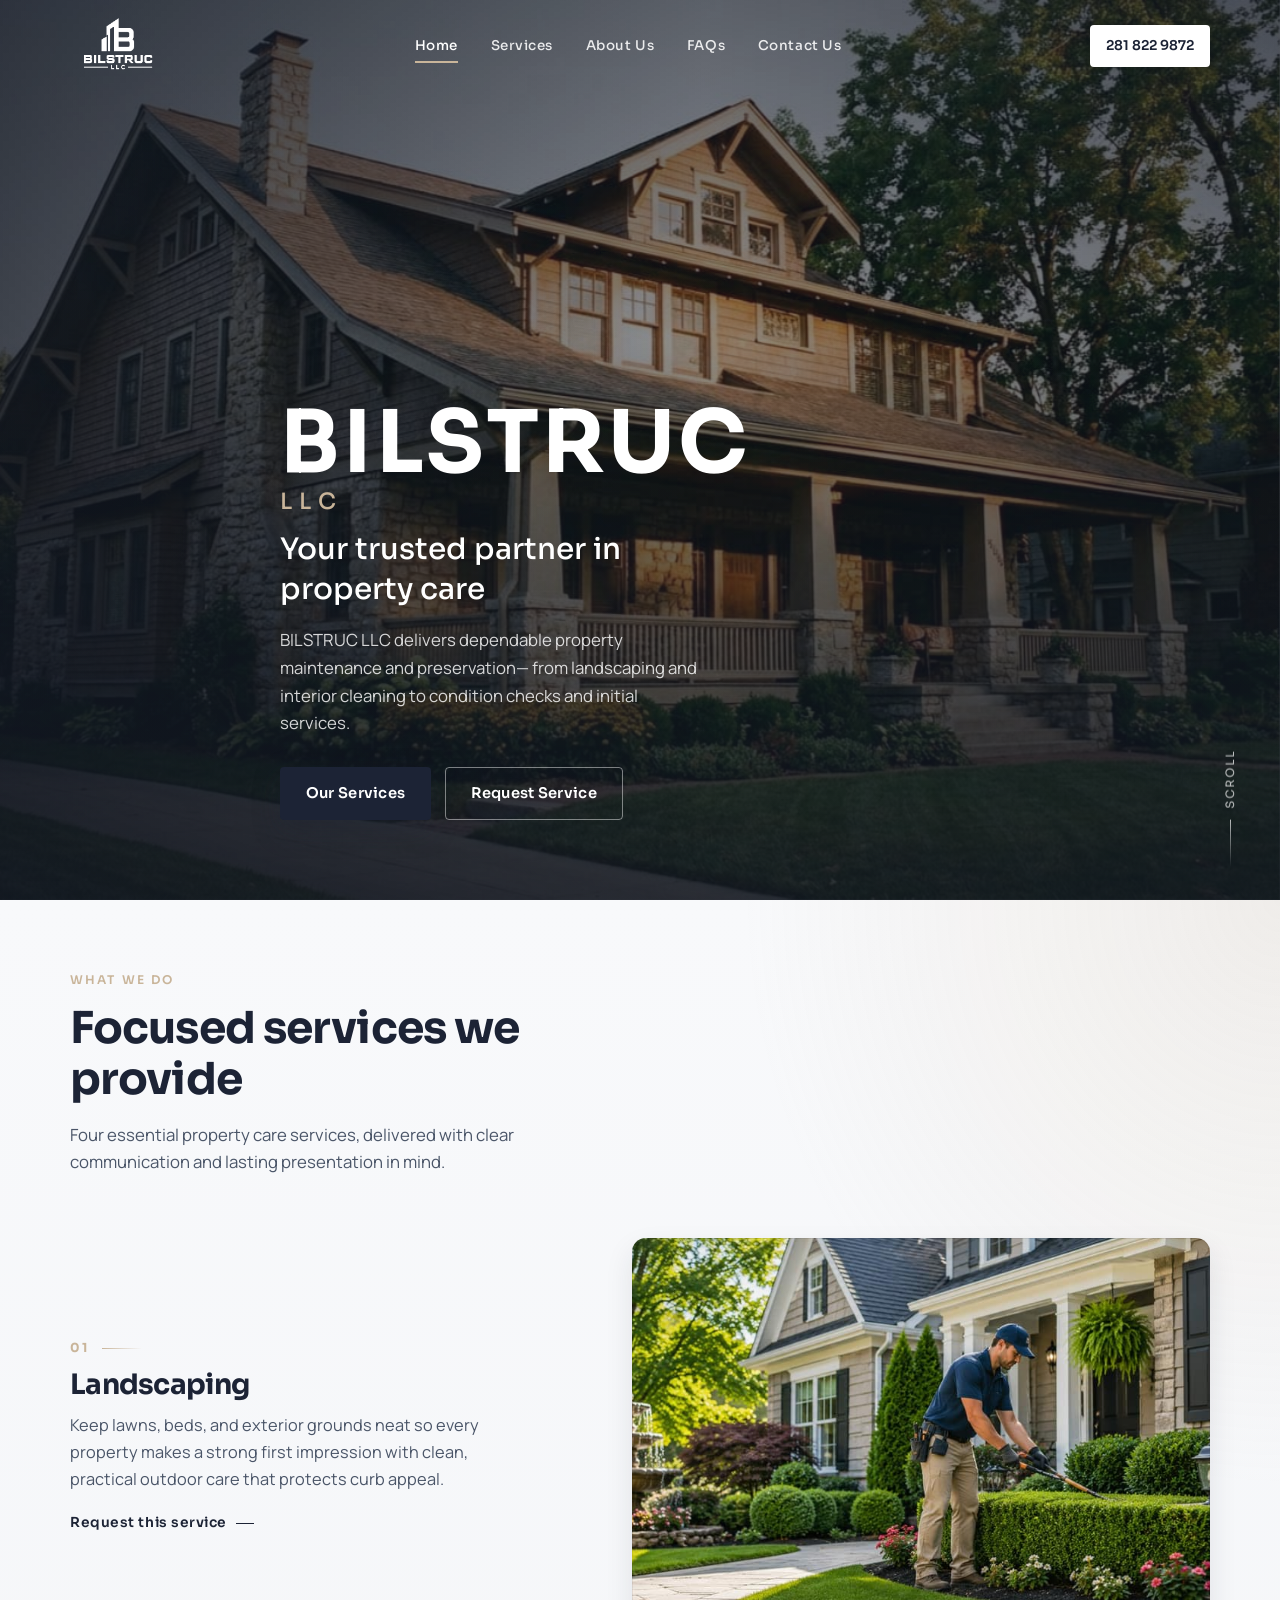
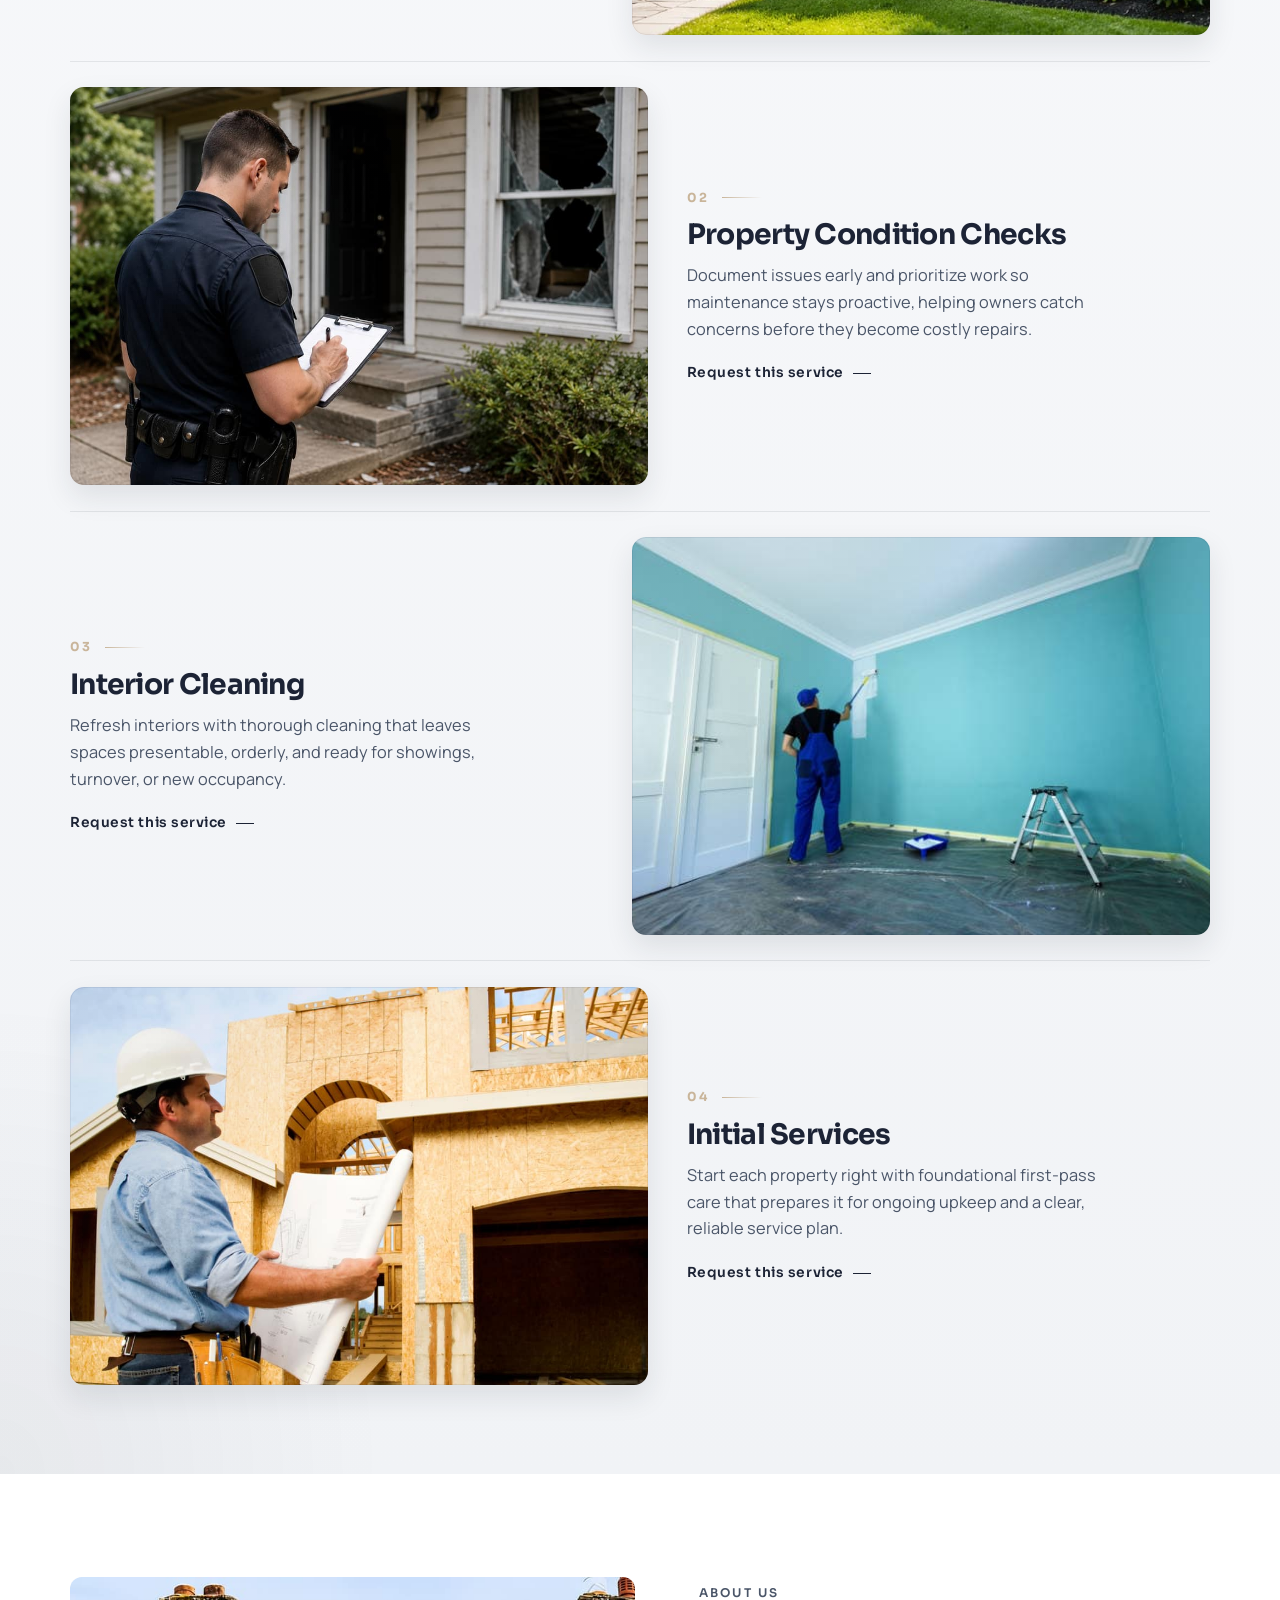
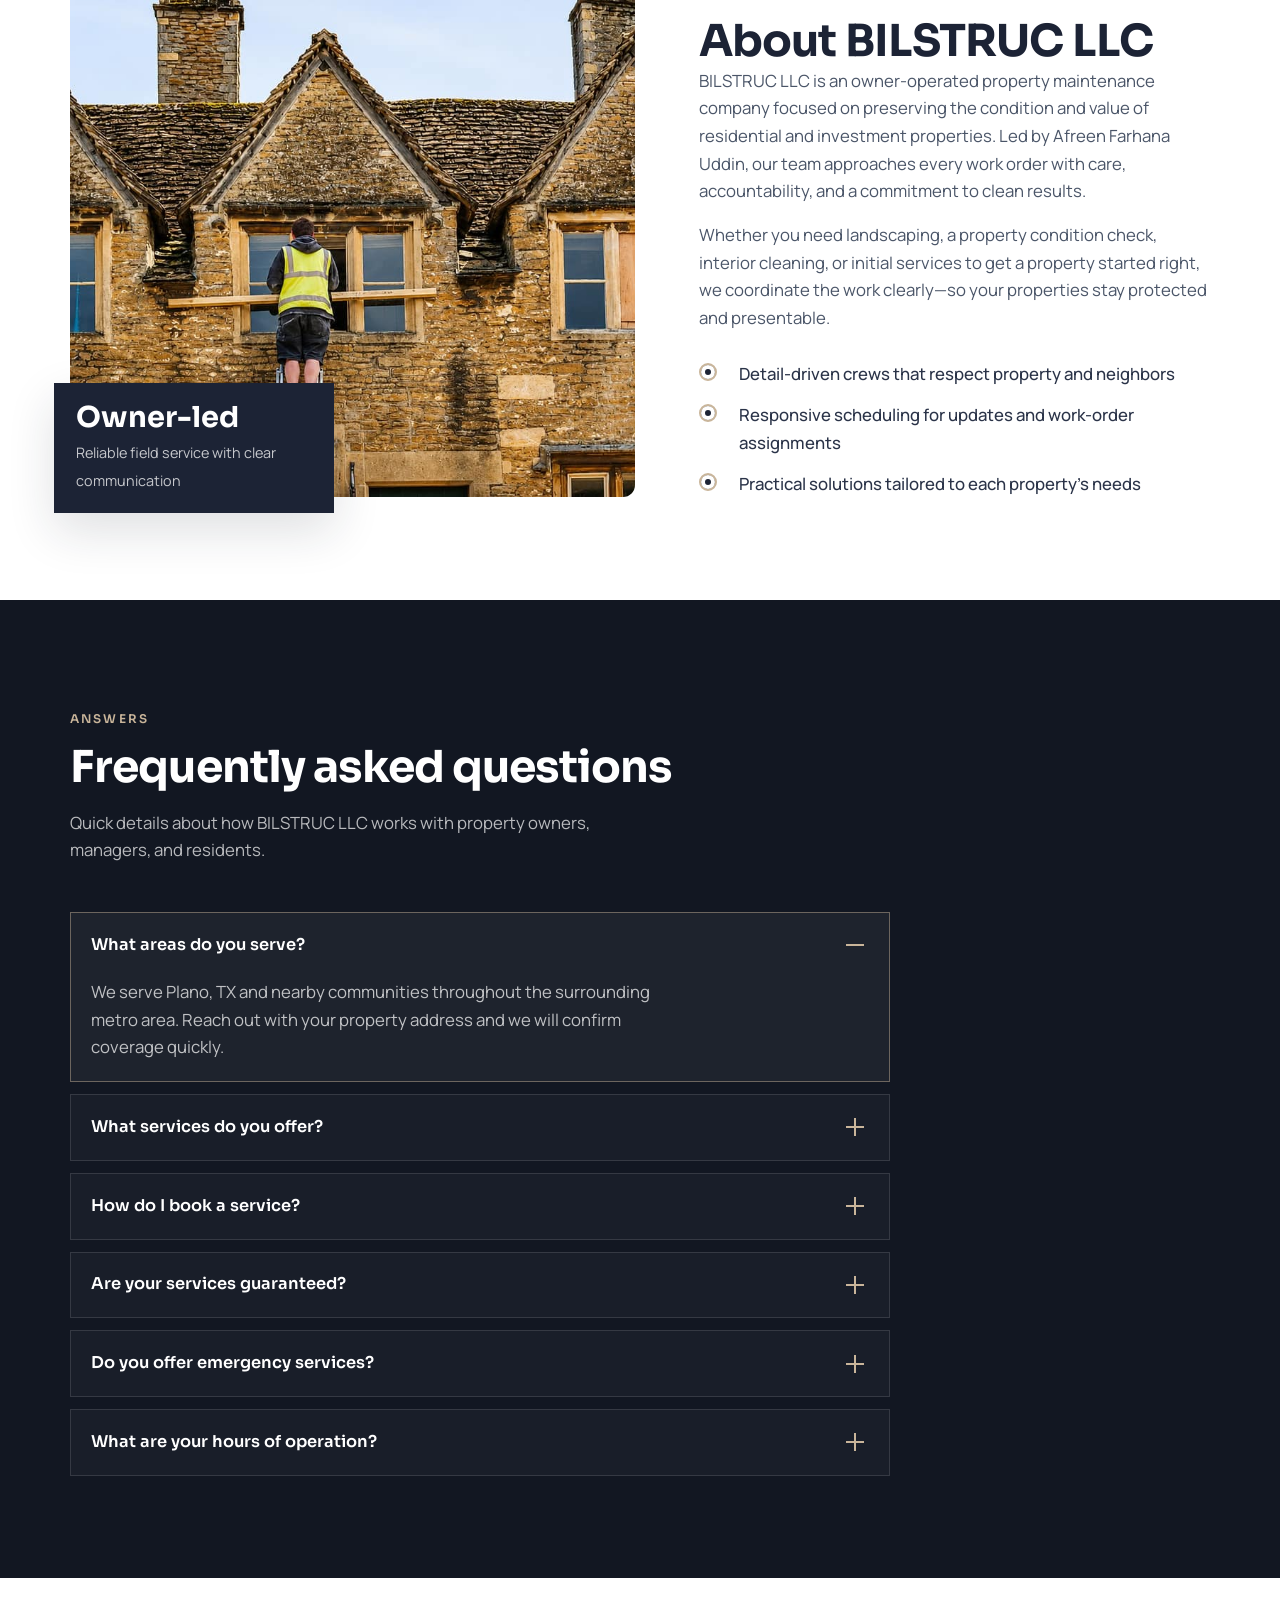
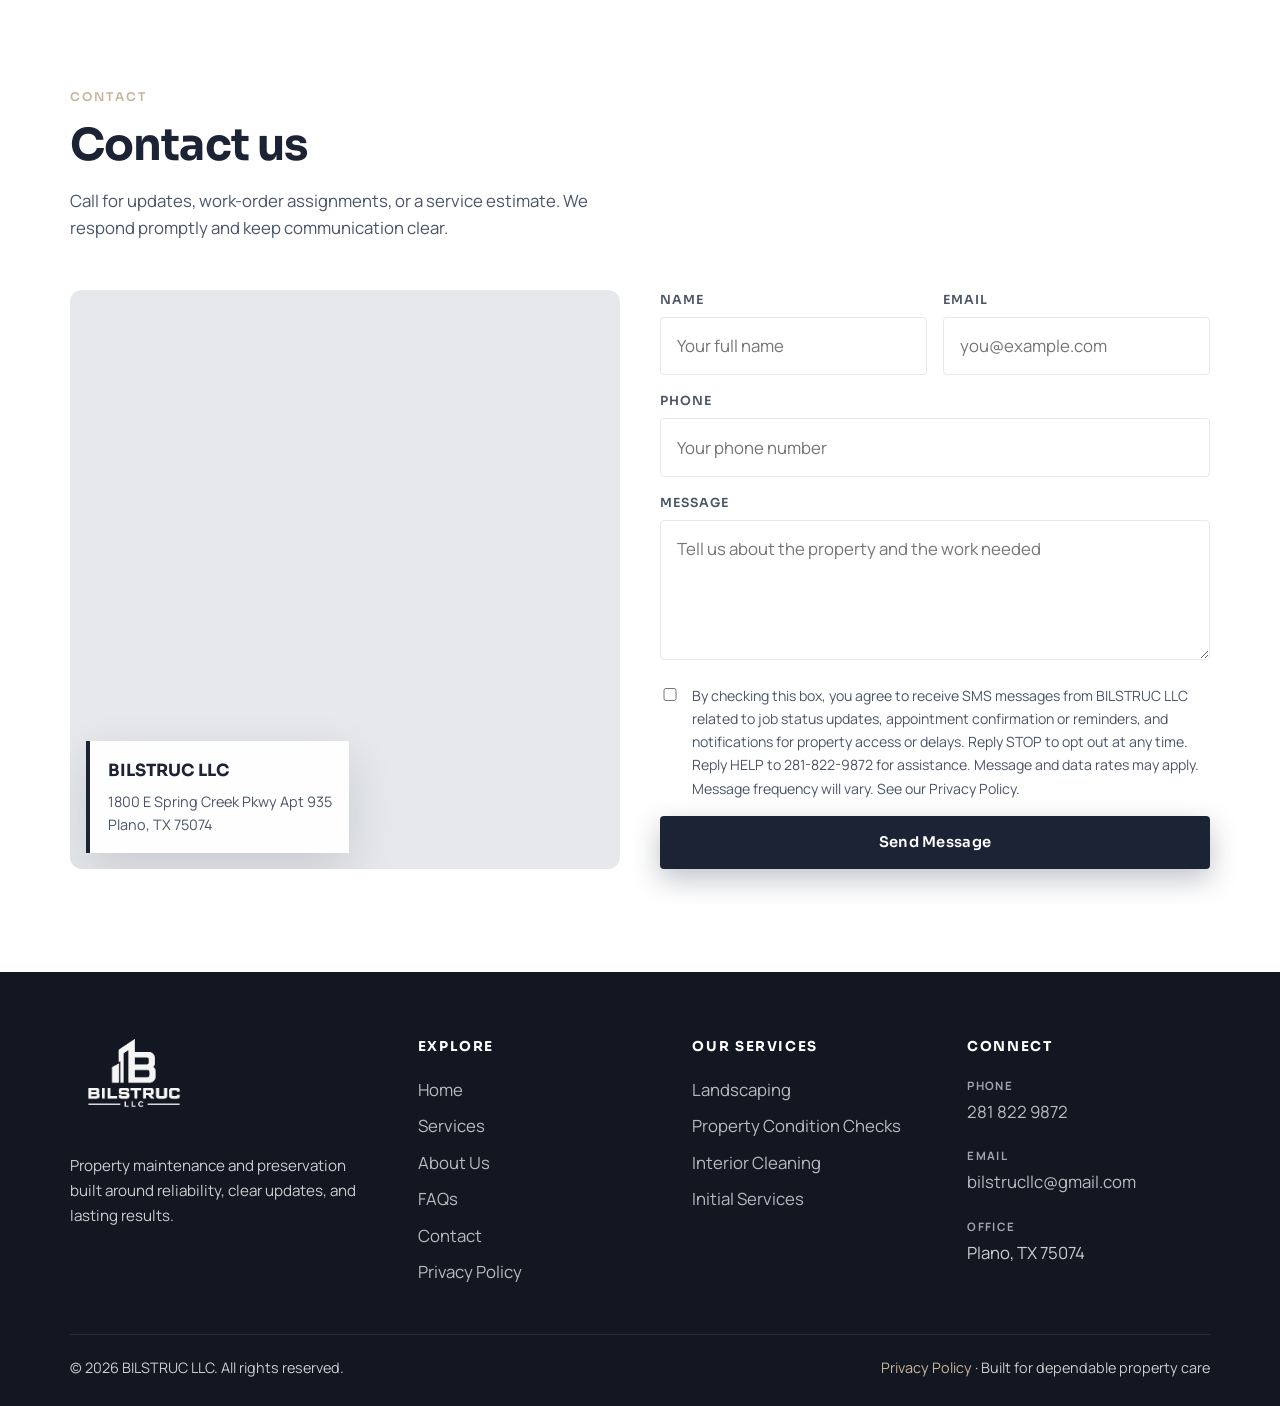
==== commit 0bab9ef5: "Resolve Website Full Architecture" ====
--- a/index.html
+++ b/index.html
@@ -7,16 +7,17 @@
   <meta name="theme-color" content="#1C2335">
   <title>BILSTRUC LLC | Property Maintenance & Preservation</title>
   <link rel="icon" href="assets/images/logo.png" type="image/png">
+  <link rel="preload" as="image" href="assets/images/landing.jpg" fetchpriority="high">
   <link rel="preconnect" href="https://fonts.googleapis.com">
   <link rel="preconnect" href="https://fonts.gstatic.com" crossorigin>
-  <link href="https://fonts.googleapis.com/css2?family=Manrope:wght@400;500;600;700&family=Sora:wght@500;600;700&display=swap" rel="stylesheet">
+  <link href="https://fonts.googleapis.com/css2?family=Manrope:wght@400;500;600;700&family=Sora:wght@600;700&display=swap" rel="stylesheet">
   <link rel="stylesheet" href="css/styles.css">
 </head>
 <body>
   <header class="site-header" id="siteHeader">
     <div class="container header-inner">
       <a class="brand" href="#home" aria-label="BILSTRUC LLC home">
-        <img src="assets/images/logo.png" alt="BILSTRUC LLC">
+        <img src="assets/images/logo.png" alt="BILSTRUC LLC" width="280" height="280" decoding="async">
       </a>
 
       <nav class="nav" id="primaryNav" aria-label="Primary">
@@ -40,7 +41,7 @@
     <!-- Hero -->
     <section class="hero" id="home">
       <div class="hero-media" aria-hidden="true">
-        <img src="assets/images/landing.jpg" alt="" width="1376" height="768">
+        <img src="assets/images/landing.jpg" alt="" width="1600" height="894" fetchpriority="high" decoding="async">
         <div class="hero-overlay"></div>
       </div>
 
@@ -49,7 +50,7 @@
         <h1 class="hero-title">Your trusted partner in property care</h1>
         <p class="hero-text">
           BILSTRUC LLC delivers dependable property maintenance and preservation—
-          protecting curb appeal, structure, and value for homes and investment properties.
+          from landscaping and interior cleaning to condition checks and initial services.
         </p>
         <div class="hero-actions">
           <a class="btn btn-primary" href="#services">Our Services</a>
@@ -63,128 +64,86 @@
     <!-- Services -->
     <section class="section services" id="services">
       <div class="container">
-        <div class="section-head reveal">
+        <div class="section-head services-head reveal">
           <p class="section-label">What we do</p>
-          <h2 class="section-title">Complete solutions we provide</h2>
+          <h2 class="section-title">Focused services we provide</h2>
           <p class="section-lead">
-            From everyday upkeep to targeted repairs, BILSTRUC LLC keeps properties
-            presentable, secure, and ready for occupancy.
-          </p>
-        </div>
-
-        <div class="services-grid">
-          <article class="service-card featured reveal">
-            <img src="assets/images/grass-cut.jpg" alt="Freshly maintained lawn and landscaping">
-            <div class="service-body">
-              <h3>Landscaping</h3>
-              <p>Keep lawns, beds, and exterior grounds neat so every property makes a strong first impression.</p>
-            </div>
-          </article>
-
-          <article class="service-card reveal">
-            <img src="assets/images/trash-out.jpg" alt="Trash and debris removal from a property">
-            <div class="service-body">
-              <h3>Trash &amp; Debris Removal</h3>
-              <p>Clear clutter, waste, and leftover materials so spaces stay clean and inspection-ready.</p>
-            </div>
-          </article>
-
-          <article class="service-card reveal">
-            <img src="assets/images/repair.jpg" alt="Handyman completing a repair on site">
-            <div class="service-body">
-              <h3>Handyman Work</h3>
-              <p>From quick fixes to larger punch-list items, our crew handles the details that keep properties functional.</p>
-            </div>
-          </article>
-
-          <article class="service-card reveal">
-            <img src="assets/images/gutter-cleaning.jpg" alt="Gutter cleaning on a residential roof">
-            <div class="service-body">
-              <h3>Gutter Cleaning</h3>
-              <p>Protect fascia, foundations, and drainage with thorough gutter clearing and minor flow checks.</p>
-            </div>
-          </article>
-
-          <article class="service-card reveal">
-            <img src="assets/images/snow-removal.jpg" alt="Snow cleared from a driveway and walkway">
-            <div class="service-body">
-              <h3>Winterization</h3>
-              <p>Prepare properties for cold weather with protective measures that reduce freeze-related risk.</p>
-            </div>
-          </article>
-
-          <article class="service-card reveal">
-            <img src="assets/images/siding-wall.jpg" alt="Siding and wall replacement work">
-            <div class="service-body">
-              <h3>Siding &amp; Wall Replacement</h3>
-              <p>Refresh damaged exterior surfaces and restore a clean, weather-ready building envelope.</p>
-            </div>
-          </article>
-
-          <article class="service-card reveal">
-            <img src="assets/images/discoloration.jpg" alt="Exterior discoloration treatment">
-            <div class="service-body">
-              <h3>Discoloration Treatment</h3>
-              <p>Address staining and surface discoloration so exteriors look cared for and marketable.</p>
-            </div>
-          </article>
-
-          <article class="service-card reveal">
-            <img src="assets/images/roof-repair.jpg" alt="Residential roof repair">
-            <div class="service-body">
-              <h3>Roof Repair</h3>
-              <p>Stabilize leaks and weather damage with practical roof repairs that protect the structure below.</p>
-            </div>
-          </article>
-
-          <article class="service-card reveal">
-            <img src="assets/images/renovation.jpg" alt="Home renovation and remodeling">
-            <div class="service-body">
-              <h3>Renovation &amp; Remodeling</h3>
-              <p>Improve interiors and exteriors with scoped updates that raise usability and presentation.</p>
-            </div>
-          </article>
-
-          <article class="service-card reveal">
-            <img src="assets/images/appliance.jpg" alt="Appliance servicing and maintenance">
-            <div class="service-body">
-              <h3>Appliance Servicing</h3>
-              <p>Keep essential appliances in working order for turnovers, tenants, and owner-occupied homes.</p>
-            </div>
-          </article>
-
-          <article class="service-card reveal">
-            <img src="assets/images/plumbing-electrical.jpg" alt="Plumbing and electrical maintenance">
-            <div class="service-body">
-              <h3>Plumbing &amp; Electrical</h3>
-              <p>Support safe, reliable systems with targeted plumbing and electrical maintenance tasks.</p>
-            </div>
-          </article>
-
-          <article class="service-card reveal">
-            <img src="assets/images/carpentry.jpg" alt="Carpentry and woodwork repairs">
-            <div class="service-body">
-              <h3>Carpentry</h3>
-              <p>Repair framing details, trim, doors, and custom woodwork with clean, durable craftsmanship.</p>
-            </div>
-          </article>
-
-          <article class="service-card reveal">
-            <img src="assets/images/painting.jpg" alt="Interior and exterior painting">
-            <div class="service-body">
-              <h3>Interior &amp; Exterior Painting</h3>
-              <p>Refresh walls and exteriors with professional finishes that elevate overall property appeal.</p>
-            </div>
-          </article>
-
-          <article class="service-card reveal">
-            <img src="assets/images/inspection.jpg" alt="Property inspection documentation">
-            <div class="service-body">
-              <h3>Property Condition Checks</h3>
-              <p>Document issues early and prioritize work so maintenance stays proactive, not reactive.</p>
-            </div>
-          </article>
-        </div>
+            Four essential property care services, delivered with clear communication
+            and lasting presentation in mind.
+          </p>
+        </div>
+
+        <article class="service-row reveal">
+          <div class="service-copy">
+            <div class="service-meta">
+              <span class="service-num">01</span>
+              <span class="service-rule" aria-hidden="true"></span>
+            </div>
+            <h3>Landscaping</h3>
+            <p>
+              Keep lawns, beds, and exterior grounds neat so every property makes a strong
+              first impression with clean, practical outdoor care that protects curb appeal.
+            </p>
+            <a class="service-link" href="#contact">Request this service</a>
+          </div>
+          <figure class="service-media">
+            <img src="assets/images/grass-cut.jpg" alt="Professional landscaping and lawn care" width="1100" height="756" loading="lazy" decoding="async">
+          </figure>
+        </article>
+
+        <article class="service-row reverse reveal">
+          <div class="service-copy">
+            <div class="service-meta">
+              <span class="service-num">02</span>
+              <span class="service-rule" aria-hidden="true"></span>
+            </div>
+            <h3>Property Condition Checks</h3>
+            <p>
+              Document issues early and prioritize work so maintenance stays proactive,
+              helping owners catch concerns before they become costly repairs.
+            </p>
+            <a class="service-link" href="#contact">Request this service</a>
+          </div>
+          <figure class="service-media">
+            <img src="assets/images/inspection.jpg" alt="Property condition inspection and documentation" width="1100" height="733" loading="lazy" decoding="async">
+          </figure>
+        </article>
+
+        <article class="service-row reveal">
+          <div class="service-copy">
+            <div class="service-meta">
+              <span class="service-num">03</span>
+              <span class="service-rule" aria-hidden="true"></span>
+            </div>
+            <h3>Interior Cleaning</h3>
+            <p>
+              Refresh interiors with thorough cleaning that leaves spaces presentable,
+              orderly, and ready for showings, turnover, or new occupancy.
+            </p>
+            <a class="service-link" href="#contact">Request this service</a>
+          </div>
+          <figure class="service-media">
+            <img src="assets/images/interior-cleaning.jpg" alt="Interior cleaning of a residential property" width="1100" height="733" loading="lazy" decoding="async">
+          </figure>
+        </article>
+
+        <article class="service-row reverse reveal">
+          <div class="service-copy">
+            <div class="service-meta">
+              <span class="service-num">04</span>
+              <span class="service-rule" aria-hidden="true"></span>
+            </div>
+            <h3>Initial Services</h3>
+            <p>
+              Start each property right with foundational first-pass care that prepares
+              it for ongoing upkeep and a clear, reliable service plan.
+            </p>
+            <a class="service-link" href="#contact">Request this service</a>
+          </div>
+          <figure class="service-media">
+            <img src="assets/images/initial-services.jpg" alt="Initial property service setup and preparation" width="1100" height="733" loading="lazy" decoding="async">
+          </figure>
+        </article>
       </div>
     </section>
 
@@ -192,7 +151,7 @@
     <section class="section" id="about">
       <div class="container about-grid">
         <div class="about-visual reveal">
-          <img src="assets/images/service.jpg" alt="BILSTRUC LLC team performing property maintenance">
+          <img src="assets/images/service.jpg" alt="BILSTRUC LLC team performing property maintenance" width="1100" height="733" loading="lazy" decoding="async">
           <div class="about-accent">
             <strong>Owner-led</strong>
             <span>Reliable field service with clear communication</span>
@@ -209,9 +168,9 @@
             accountability, and a commitment to clean results.
           </p>
           <p>
-            Whether you need routine upkeep, urgent repairs, vacancy preparation, or
-            full preservation support, we coordinate the right work at the right time—
-            so your properties stay protected and presentable.
+            Whether you need landscaping, a property condition check, interior cleaning,
+            or initial services to get a property started right, we coordinate the work
+            clearly—so your properties stay protected and presentable.
           </p>
           <ul class="about-points">
             <li>Detail-driven crews that respect property and neighbors</li>
@@ -257,9 +216,9 @@
             <div class="faq-answer">
               <div class="faq-answer-inner">
                 <p>
-                  Our team handles landscaping, debris removal, handyman repairs, painting,
-                  roof and siding work, winterization, plumbing and electrical support,
-                  remodeling assistance, and ongoing property maintenance.
+                  We specialize in four core services: Landscaping, Property Condition Checks,
+                  Interior Cleaning, and Initial Services—delivered with clear communication
+                  and careful attention to each property.
                 </p>
               </div>
             </div>
@@ -401,7 +360,7 @@
     <div class="container">
       <div class="footer-top">
         <div class="footer-brand">
-          <img src="assets/images/logo.png" alt="BILSTRUC LLC">
+          <img src="assets/images/logo.png" alt="BILSTRUC LLC" width="280" height="280" loading="lazy" decoding="async">
           <p>
             Property maintenance and preservation built around reliability,
             clear updates, and lasting results.
@@ -421,14 +380,12 @@
         </div>
 
         <div class="footer-col">
-          <h4>Core services</h4>
+          <h4>Our services</h4>
           <ul>
             <li><a href="#services">Landscaping</a></li>
-            <li><a href="#services">Debris Removal</a></li>
-            <li><a href="#services">Handyman Work</a></li>
-            <li><a href="#services">Roof Repair</a></li>
-            <li><a href="#services">Painting</a></li>
-            <li><a href="#services">Winterization</a></li>
+            <li><a href="#services">Property Condition Checks</a></li>
+            <li><a href="#services">Interior Cleaning</a></li>
+            <li><a href="#services">Initial Services</a></li>
           </ul>
         </div>
 
@@ -461,6 +418,6 @@
     </div>
   </footer>
 
-  <script src="js/main.js"></script>
+  <script src="js/main.js" defer></script>
 </body>
 </html>
--- a/css/styles.css
+++ b/css/styles.css
@@ -457,109 +457,169 @@
 
 /* ---------- Services ---------- */
 .services {
-  background:
-    radial-gradient(circle at top right, rgba(201, 181, 154, 0.14), transparent 35%),
-    var(--fog);
-}
-
-.services-grid {
-  display: grid;
-  grid-template-columns: repeat(3, 1fr);
-  gap: 1.25rem;
-}
-
-.service-card {
   position: relative;
   overflow: hidden;
-  min-height: 280px;
-  background: var(--navy);
-  color: var(--white);
-  isolation: isolate;
-}
-
-.service-card.featured {
-  grid-column: span 2;
-  min-height: 340px;
-}
-
-.service-card img {
+  padding: clamp(3rem, 5vw, 4.5rem) 0;
+  background:
+    radial-gradient(ellipse 70% 45% at 100% 0%, rgba(201, 181, 154, 0.18), transparent 60%),
+    radial-gradient(ellipse 55% 40% at 0% 100%, rgba(28, 35, 53, 0.05), transparent 55%),
+    linear-gradient(180deg, #f8f9fb 0%, #f1f3f6 100%);
+}
+
+.services-head {
+  margin-bottom: clamp(1.5rem, 3vw, 2.25rem);
+}
+
+.services-head .section-title {
+  max-width: 16ch;
+}
+
+.service-row {
+  display: grid;
+  grid-template-columns: minmax(0, 0.95fr) minmax(0, 1.05fr);
+  align-items: center;
+  gap: clamp(1.25rem, 3vw, 2.5rem);
+  padding: clamp(1.1rem, 2.2vw, 1.6rem) 0;
+}
+
+.service-row + .service-row {
+  border-top: 1px solid rgba(28, 35, 53, 0.09);
+}
+
+.service-row.reverse {
+  grid-template-columns: minmax(0, 1.05fr) minmax(0, 0.95fr);
+}
+
+.service-row.reverse .service-copy {
+  order: 2;
+}
+
+.service-row.reverse .service-media {
+  order: 1;
+}
+
+.service-copy {
+  position: relative;
+  max-width: 440px;
+}
+
+.service-meta {
+  display: flex;
+  align-items: center;
+  gap: 0.75rem;
+  margin-bottom: 0.7rem;
+}
+
+.service-num {
+  font-family: var(--font-display);
+  font-size: 0.78rem;
+  font-weight: 700;
+  letter-spacing: 0.2em;
+  color: var(--stone);
+}
+
+.service-rule {
+  display: block;
+  width: 40px;
+  height: 1px;
+  background: linear-gradient(90deg, var(--stone), transparent);
+}
+
+.service-copy h3 {
+  font-family: var(--font-display);
+  font-size: clamp(1.35rem, 2.2vw, 1.85rem);
+  font-weight: 700;
+  letter-spacing: -0.025em;
+  line-height: 1.15;
+  color: var(--navy);
+  margin-bottom: 0.65rem;
+}
+
+.service-copy p {
+  color: var(--steel);
+  font-size: 1.02rem;
+  line-height: 1.65;
+  margin-bottom: 0.9rem;
+}
+
+.service-link {
+  display: inline-flex;
+  align-items: center;
+  gap: 0.55rem;
+  font-family: var(--font-display);
+  font-size: 0.86rem;
+  font-weight: 600;
+  letter-spacing: 0.04em;
+  color: var(--navy);
+  transition: color 0.25s ease, gap 0.25s var(--ease);
+}
+
+.service-link::after {
+  content: "";
+  width: 18px;
+  height: 1px;
+  background: currentColor;
+  transition: width 0.25s var(--ease);
+}
+
+.service-link:hover {
+  color: var(--navy-soft);
+  gap: 0.75rem;
+}
+
+.service-link:hover::after {
+  width: 28px;
+}
+
+.service-media {
+  position: relative;
+  margin: 0;
+  overflow: hidden;
+  border-radius: 14px;
+  aspect-ratio: 16 / 11;
+  box-shadow:
+    0 12px 28px rgba(28, 35, 53, 0.1),
+    0 2px 0 rgba(255, 255, 255, 0.4) inset;
+}
+
+.service-media::before {
+  content: "";
   position: absolute;
   inset: 0;
+  border: 1px solid rgba(28, 35, 53, 0.08);
+  border-radius: inherit;
+  z-index: 2;
+  pointer-events: none;
+}
+
+.service-media::after {
+  content: "";
+  position: absolute;
+  inset: 0;
+  background: linear-gradient(145deg, rgba(28, 35, 53, 0.08), transparent 42%);
+  z-index: 1;
+  pointer-events: none;
+}
+
+.service-media img {
   width: 100%;
   height: 100%;
   object-fit: cover;
-  transition: transform 0.7s var(--ease);
-  z-index: -2;
-}
-
-.service-card::after {
-  content: "";
-  position: absolute;
-  inset: 0;
-  background: linear-gradient(180deg, rgba(18, 23, 34, 0.15) 0%, rgba(18, 23, 34, 0.88) 100%);
-  z-index: -1;
-}
-
-.service-card:hover img {
-  transform: scale(1.06);
-}
-
-.service-body {
-  height: 100%;
-  padding: 1.6rem;
-  display: flex;
-  flex-direction: column;
-  justify-content: flex-end;
-}
-
-.service-body h3 {
-  font-family: var(--font-display);
-  font-size: 1.25rem;
-  font-weight: 600;
-  margin-bottom: 0.45rem;
-}
-
-.service-body p {
-  color: rgba(255, 255, 255, 0.78);
-  font-size: 0.95rem;
-  max-width: 36ch;
-}
-
-.service-plain {
-  background: var(--white);
-  color: var(--navy);
-  border: 1px solid rgba(28, 35, 53, 0.08);
-  min-height: 220px;
-  padding: 1.5rem;
-  display: flex;
-  flex-direction: column;
-  justify-content: flex-end;
-  transition: transform 0.3s var(--ease), box-shadow 0.3s var(--ease), border-color 0.3s ease;
-}
-
-.service-plain:hover {
-  transform: translateY(-4px);
-  box-shadow: var(--shadow-sm);
-  border-color: rgba(28, 35, 53, 0.18);
-}
-
-.service-plain .service-index {
-  font-family: var(--font-display);
-  font-size: 0.75rem;
-  letter-spacing: 0.14em;
-  color: var(--gray);
-  margin-bottom: auto;
-}
-
-.service-plain h3 {
-  font-family: var(--font-display);
-  font-size: 1.15rem;
-  margin: 1rem 0 0.45rem;
-}
-
-.service-plain p {
-  color: var(--steel);
-  font-size: 0.95rem;
+  transform: scale(1.01);
+  transition: transform 0.9s var(--ease);
+}
+
+.service-row:hover .service-media img {
+  transform: scale(1.05);
+}
+
+.service-row.reverse .service-media {
+  justify-self: start;
+}
+
+.service-row:not(.reverse) .service-media {
+  justify-self: end;
+  width: 100%;
 }
 
 /* ---------- About ---------- */
@@ -1120,12 +1180,28 @@
 
 /* ---------- Responsive ---------- */
 @media (max-width: 980px) {
-  .services-grid {
-    grid-template-columns: 1fr 1fr;
-  }
-
-  .service-card.featured {
-    grid-column: span 2;
+  .service-row,
+  .service-row.reverse {
+    grid-template-columns: 1fr;
+    gap: 0.9rem;
+    padding: 1.15rem 0;
+  }
+
+  .service-row.reverse .service-copy,
+  .service-row.reverse .service-media {
+    order: initial;
+  }
+
+  .service-copy {
+    max-width: none;
+  }
+
+  .service-media {
+    order: -1;
+    width: 100%;
+    justify-self: stretch !important;
+    aspect-ratio: 16 / 10;
+    border-radius: 12px;
   }
 
   .about-grid,
@@ -1205,14 +1281,8 @@
     width: min(100% - 1.5rem, var(--container));
   }
 
-  .services-grid,
   .form-row {
     grid-template-columns: 1fr;
-  }
-
-  .service-card.featured {
-    grid-column: auto;
-    min-height: 280px;
   }
 
   .about-accent {
